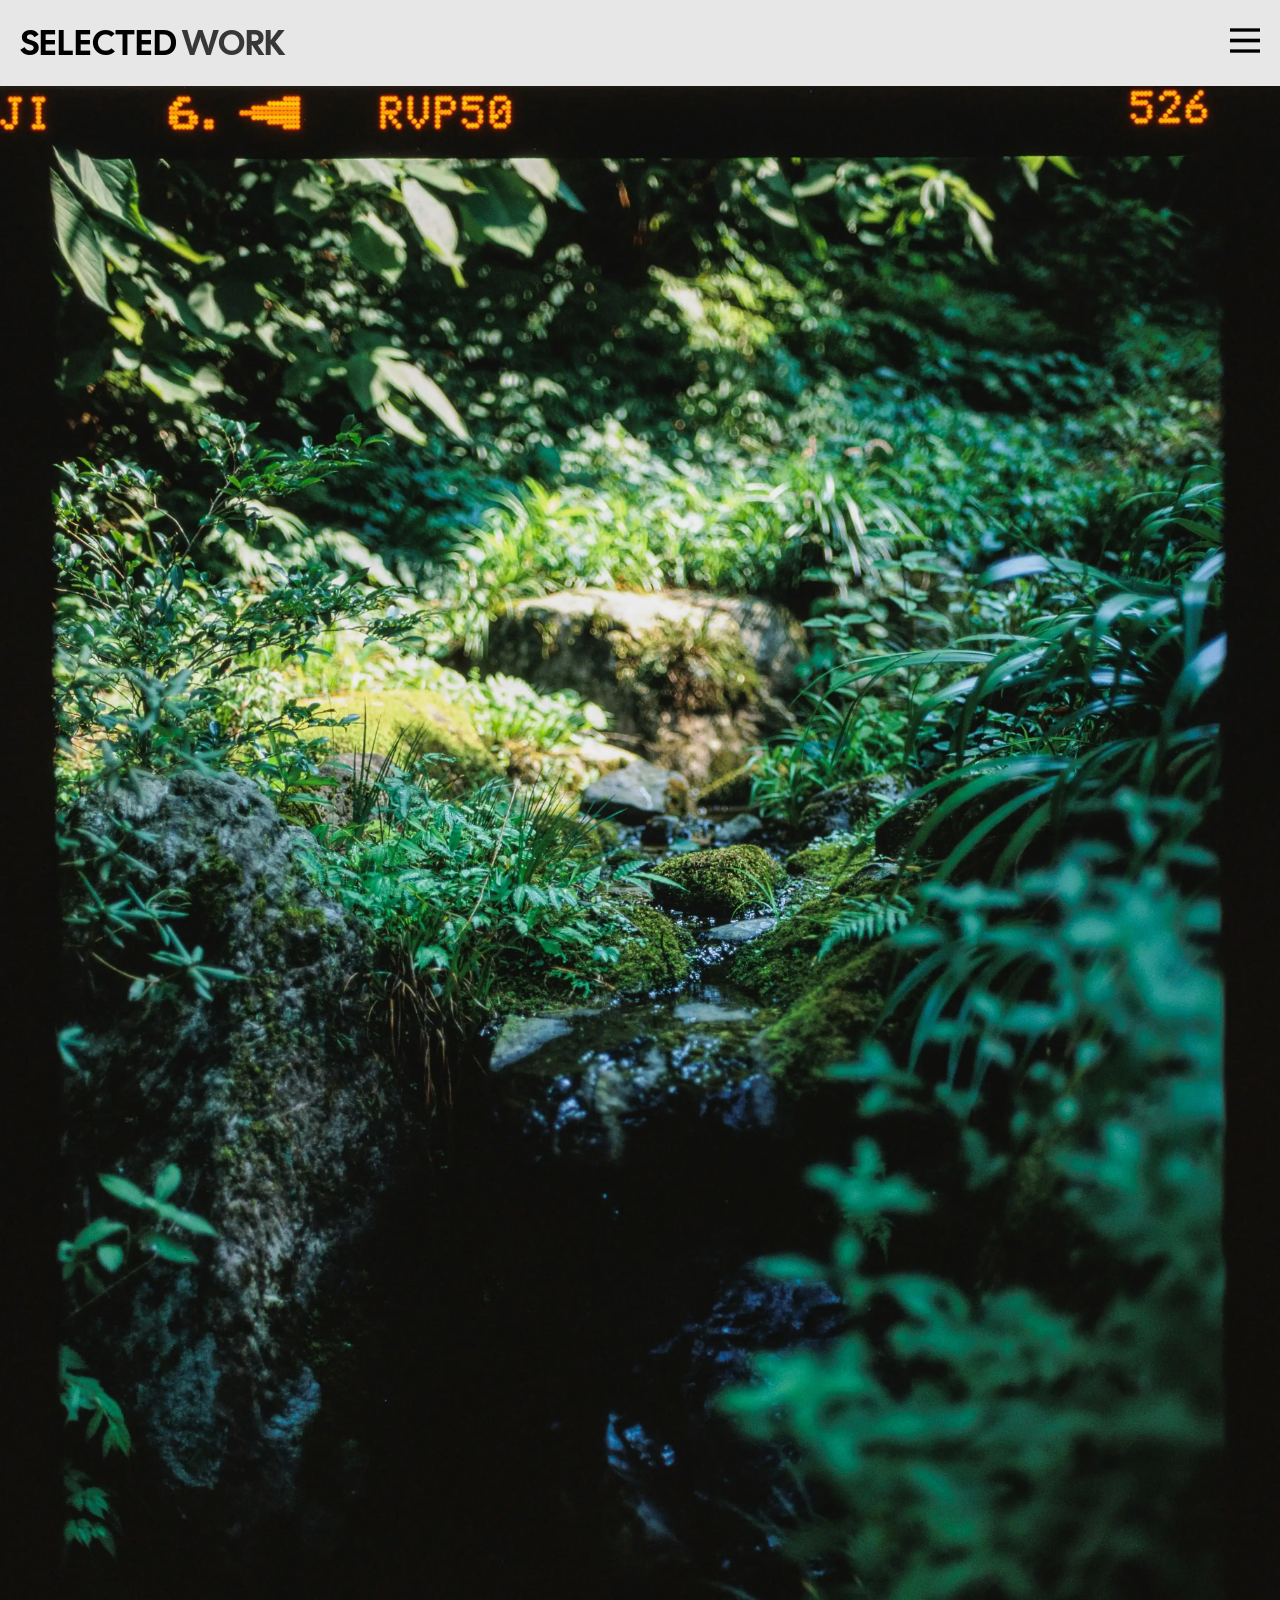
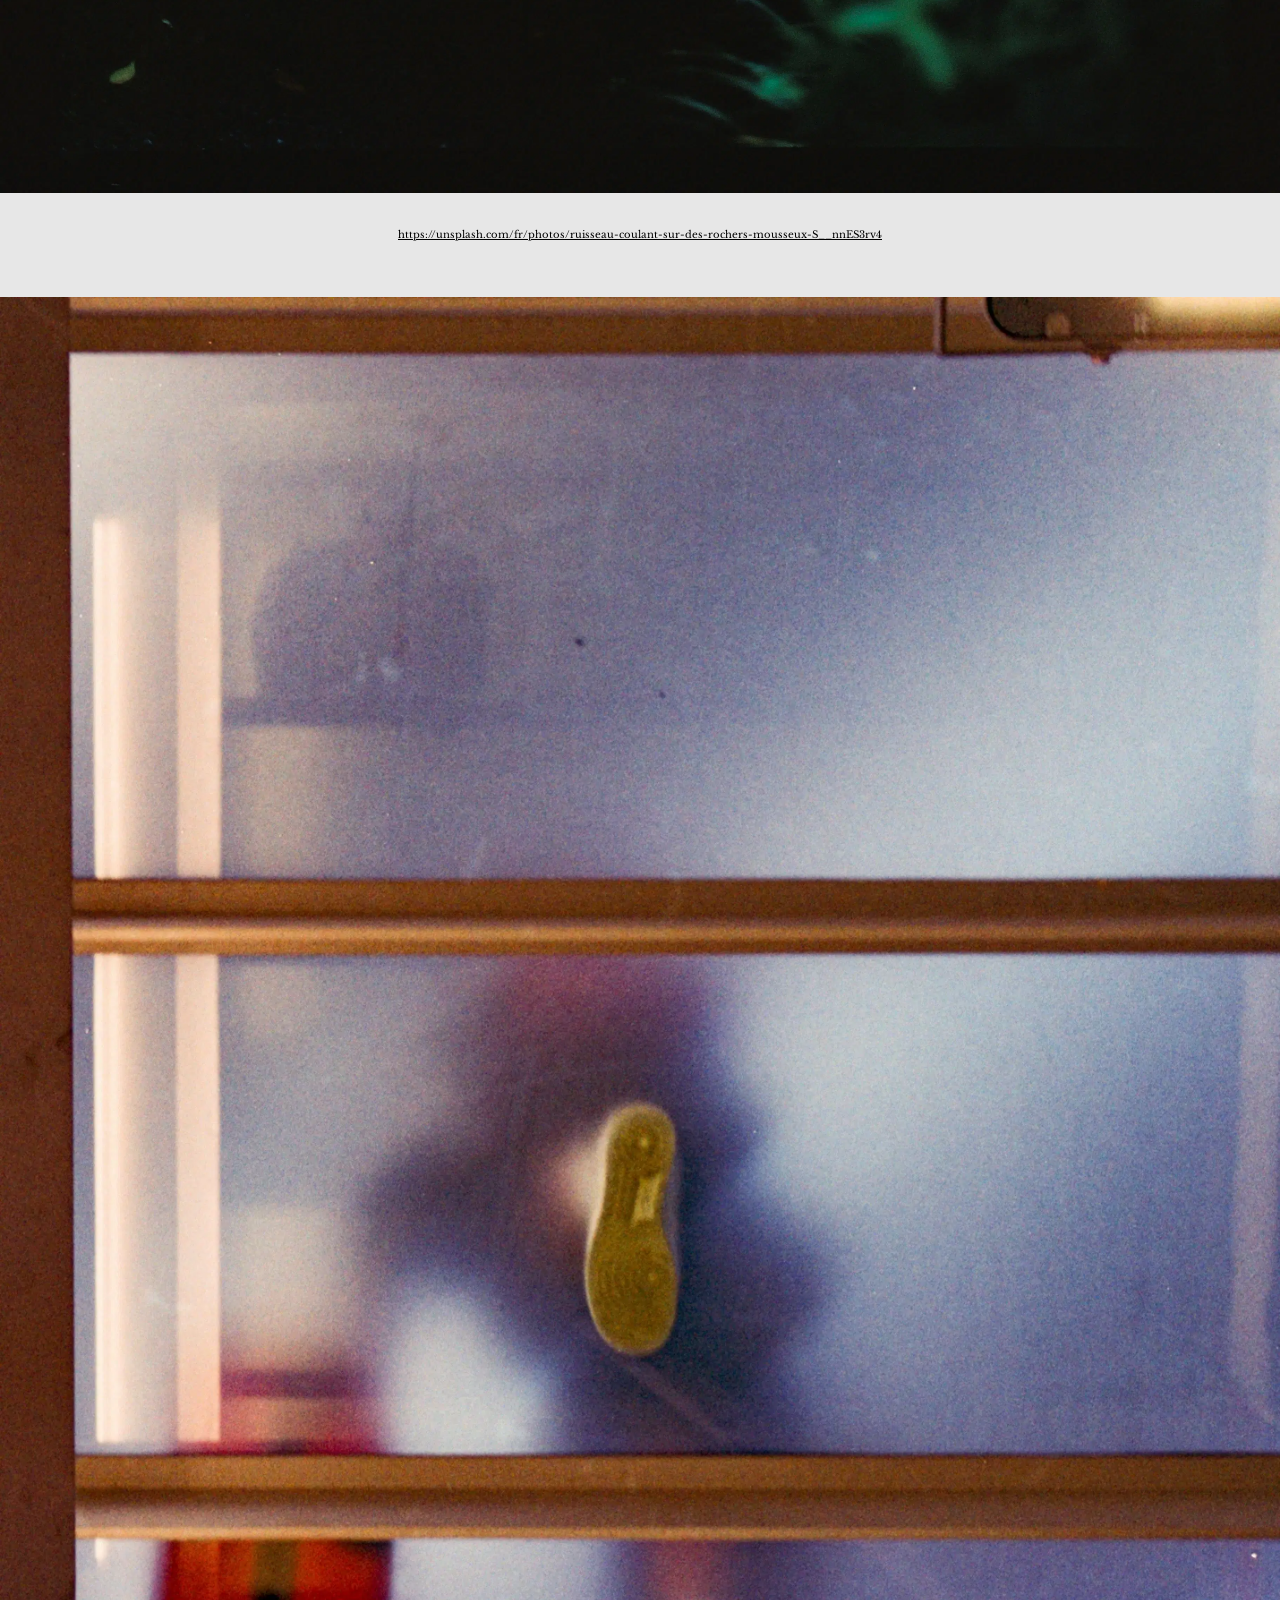
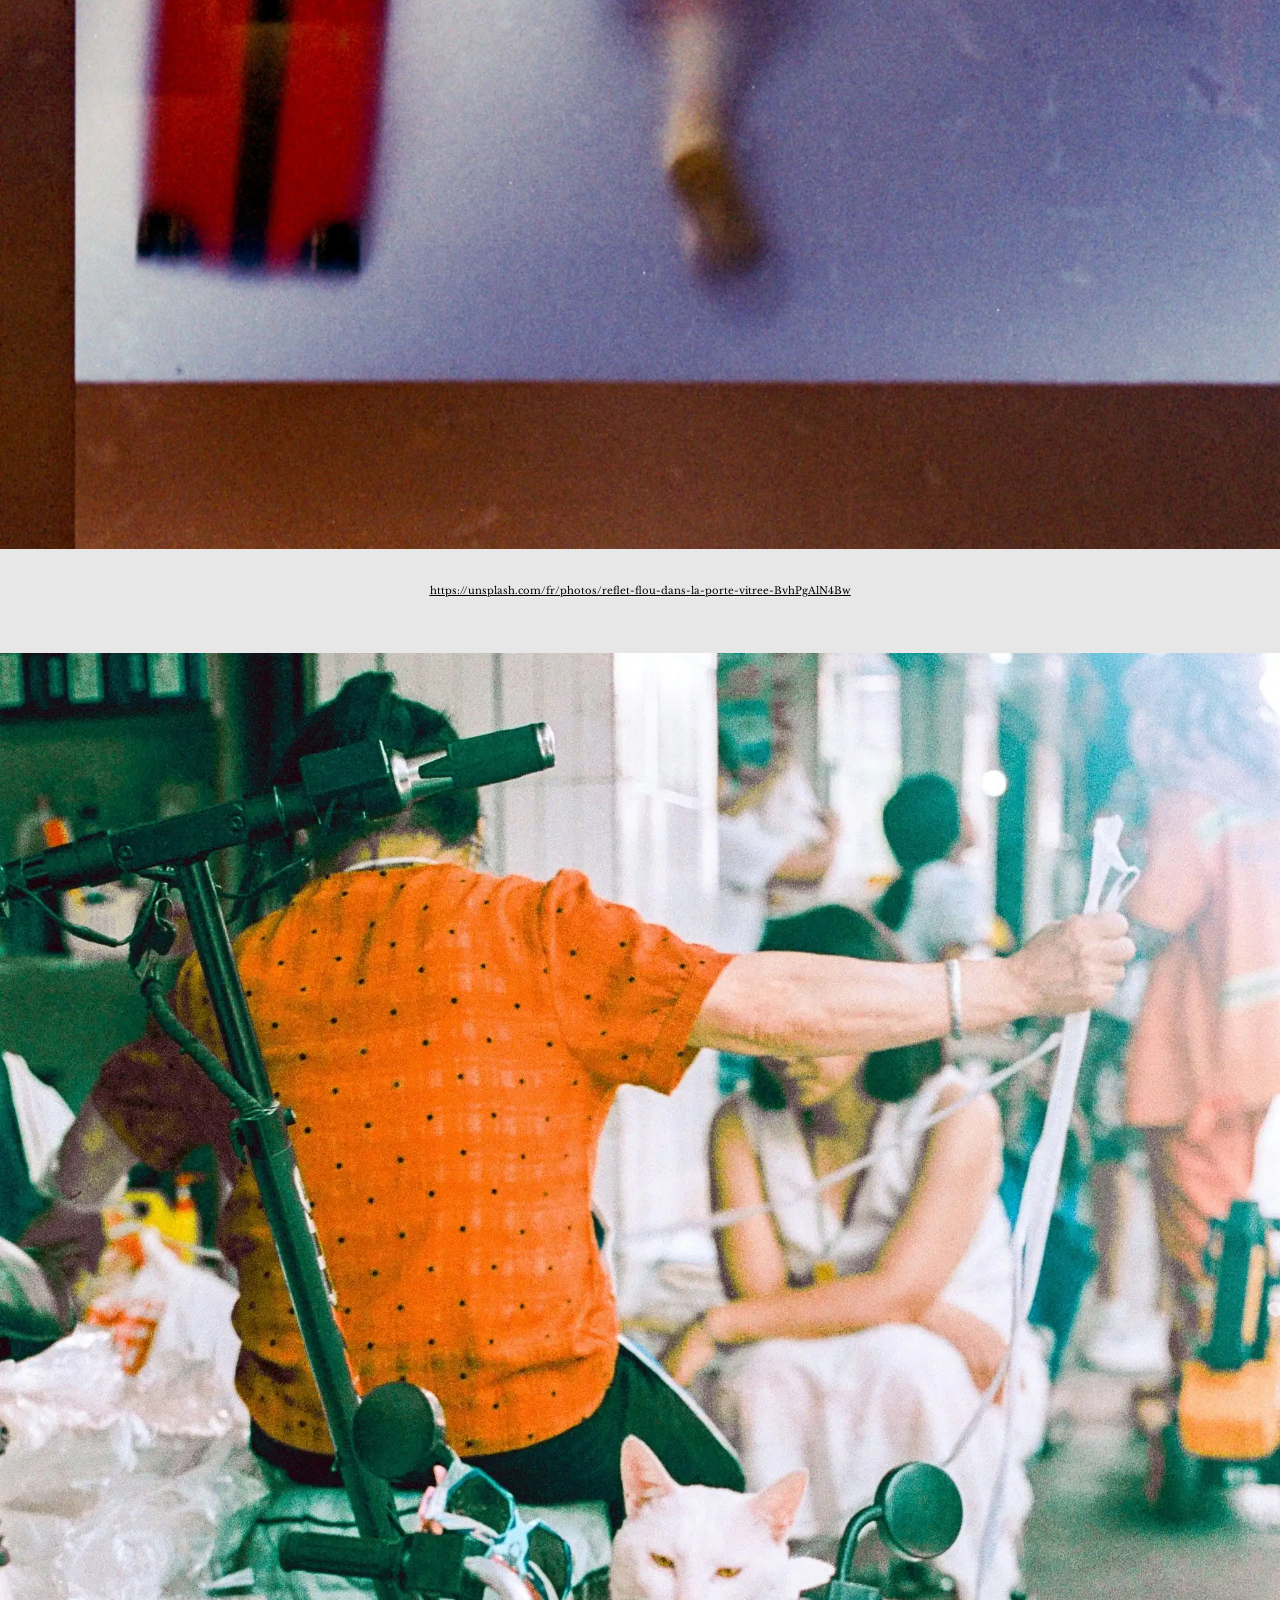
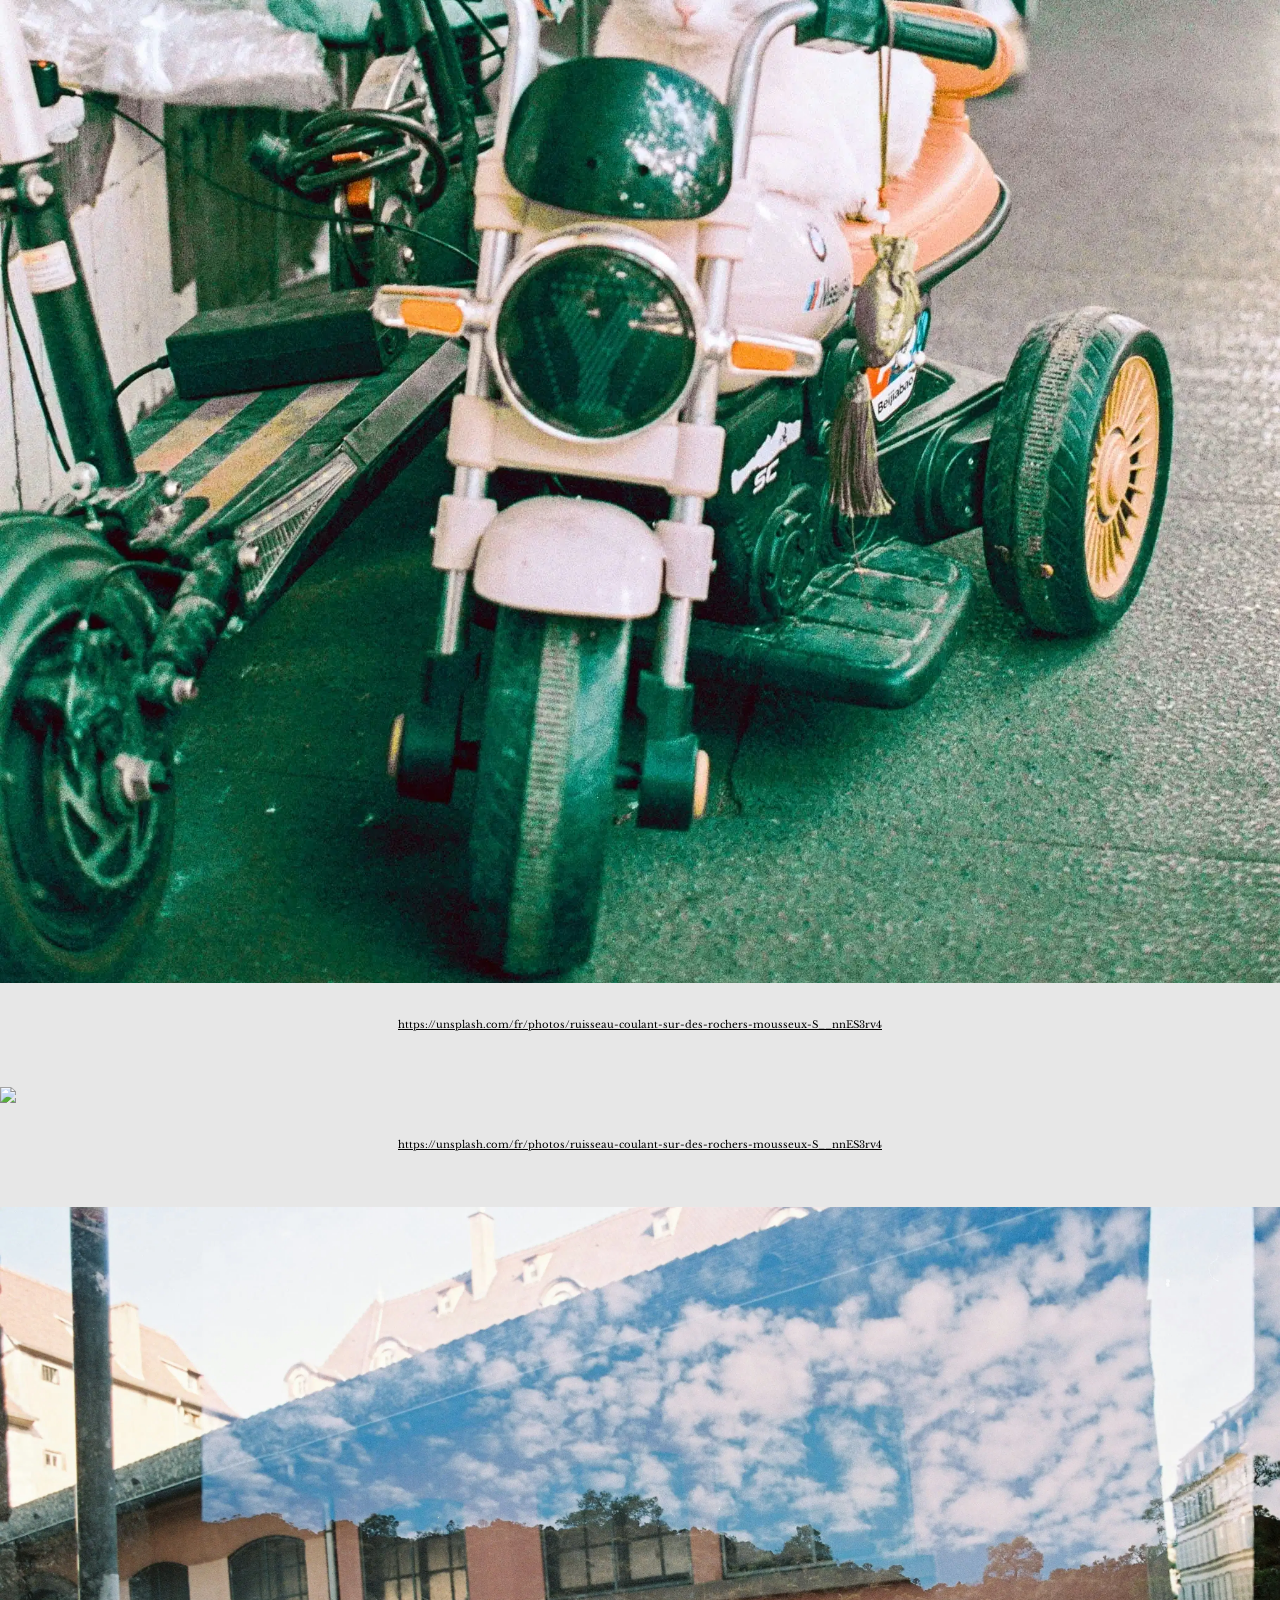
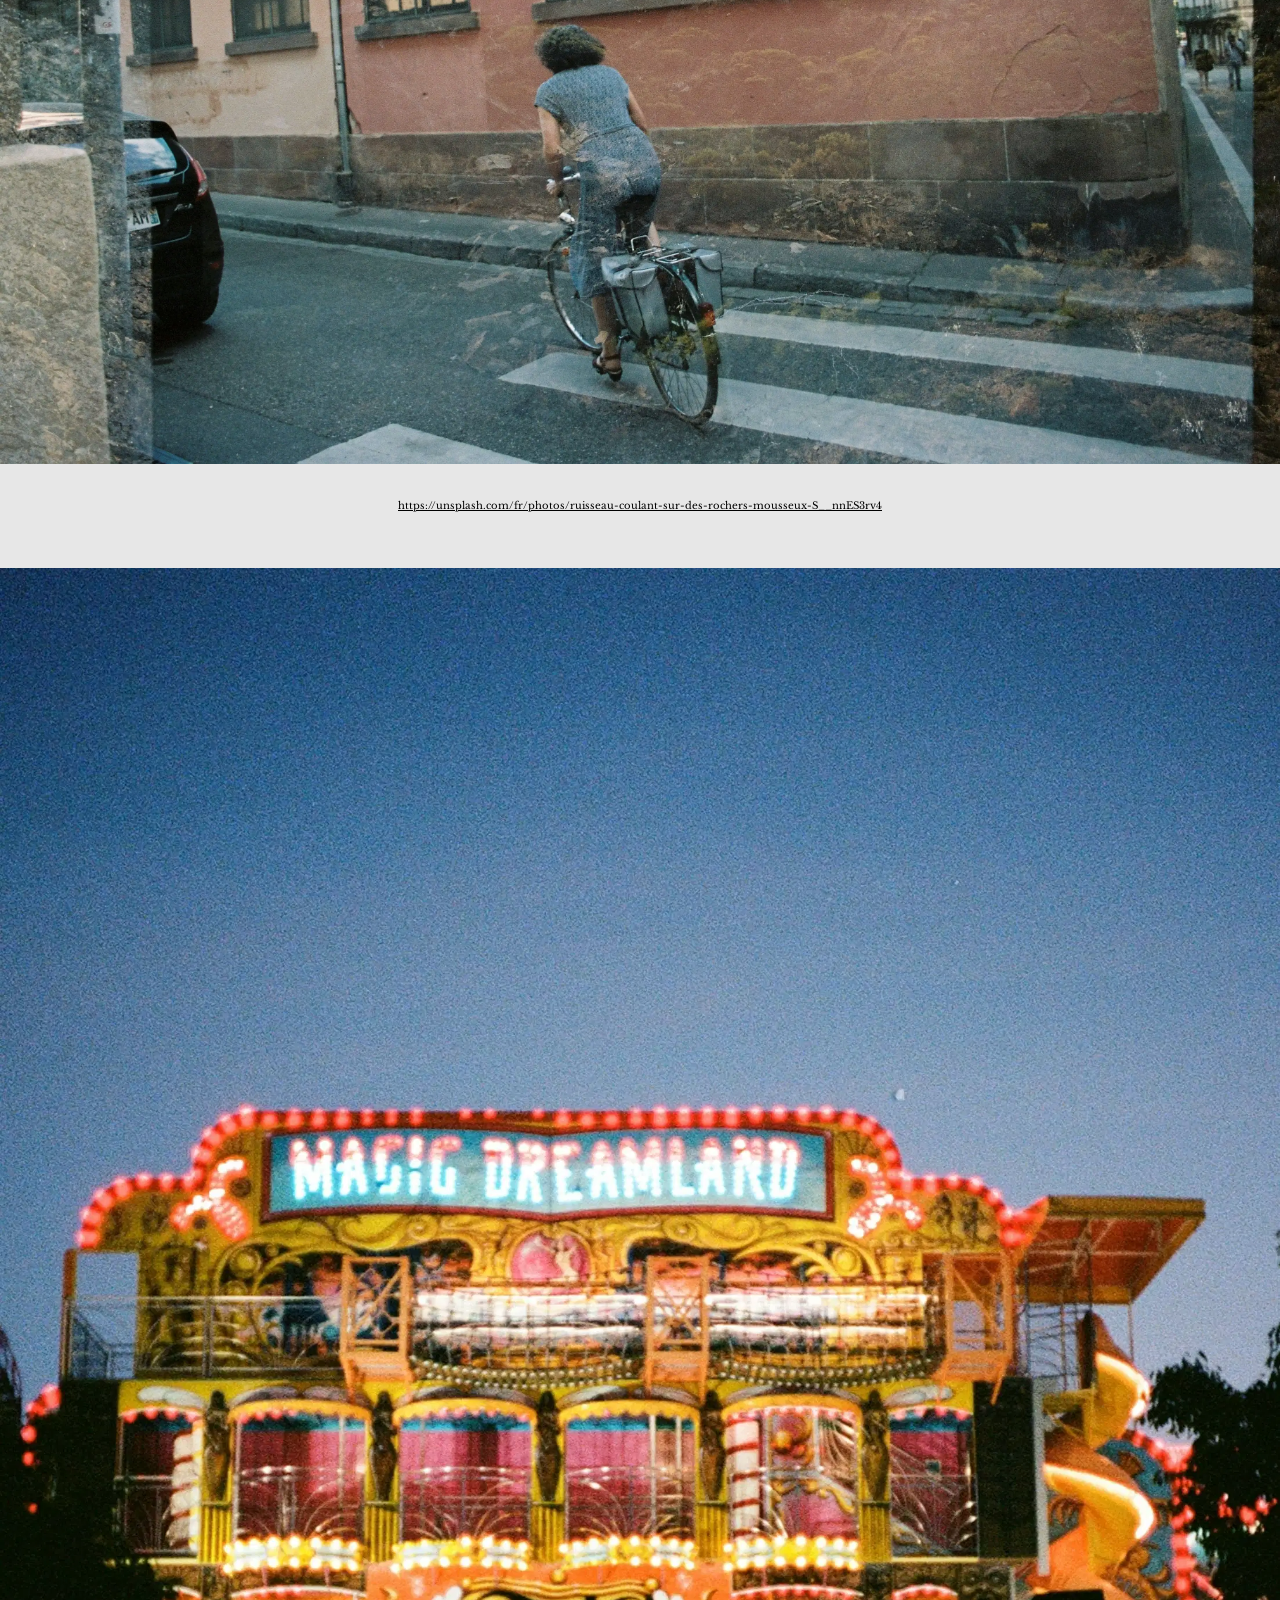
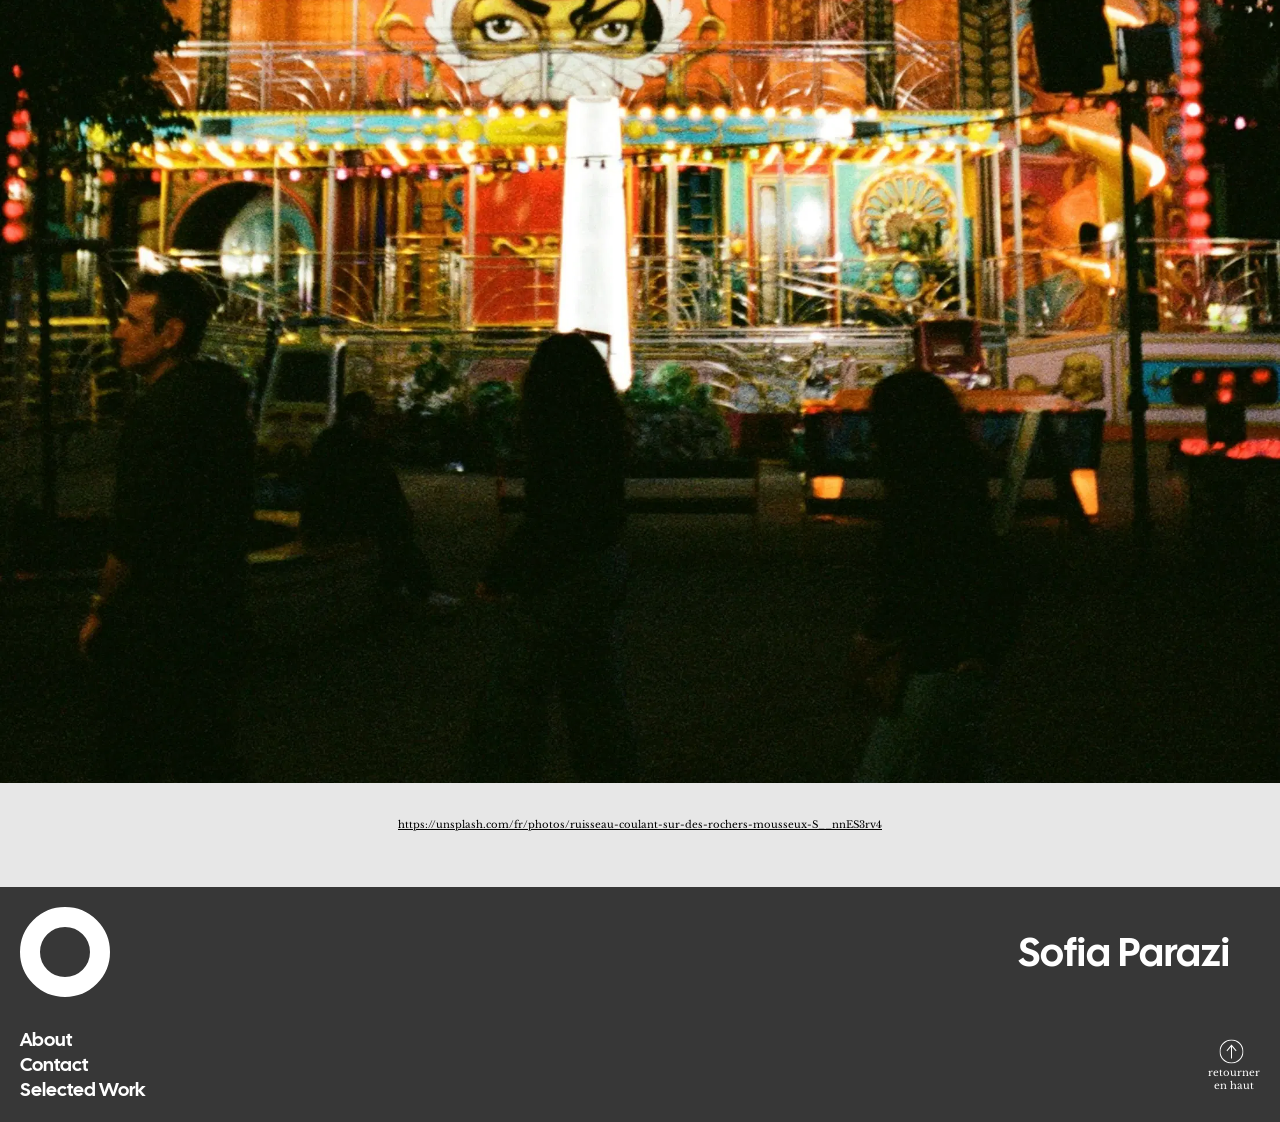
==== index.html @ f342ae53 "first commit" ====
<!DOCTYPE html>
<html lang="en">

<head>
    <meta charset="UTF-8">
    <meta name="viewport" content="width=device-width, initial-scale=1.0">
    <title>Document</title>
    <link rel="stylesheet" href="css/style.css">
    </link>
    <script src="js/script.js"></script>
</head>

<body>
    <header>
        <h1>SELECTED <span id="work">WORK</span></h1>
        <div>
            <img src="img/menu-bar.png" id="imgMenu">
        </div>
    </header>

    <main>
        <div class="imgLink">
            <div>
                <img src="img/realfish-S_nnES3rv4-unsplash.webp" class="photo">
            </div>
            <center>
                <div class="lien">
                    <a href="https://unsplash.com/fr/photos/ruisseau-coulant-sur-des-rochers-mousseux-S__nnES3rv4"
                        class="link">
                        <p class="textLink">
                            https://unsplash.com/fr/photos/ruisseau-coulant-sur-des-rochers-mousseux-S__nnES3rv4
                        </p>
                    </a>
                </div>
            </center>

            <div>
                <img src="img/chris-weiher-BvhPgAlN4Bw-unsplash.webp" class="photo">
            </div>
            <center>
                <div class="lien">
                    <a href="https://unsplash.com/fr/photos/reflet-flou-dans-la-porte-vitree-BvhPgAlN4Bw" class="link">
                        <p class="textLink">
                            https://unsplash.com/fr/photos/reflet-flou-dans-la-porte-vitree-BvhPgAlN4Bw
                        </p>
                    </a>
                </div>
            </center>
        </div>

        <div class="imgLink">
            <div>
                <img src="img/min-jingyee-JDFeepKdSh4-unsplash.webp" class="photo">
            </div>
            <center>
                <div class="lien">
                    <a href="https://unsplash.com/fr/photos/ruisseau-coulant-sur-des-rochers-mousseux-S__nnES3rv4"
                        class="link">
                        <p class="textLink">
                            https://unsplash.com/fr/photos/ruisseau-coulant-sur-des-rochers-mousseux-S__nnES3rv4
                        </p>
                    </a>
                </div>
            </center>

            <div class="imgLink">
                <div>
                    <img src="img/sergio-Coq4cKdNn7c-unsplash.jpg" class="photo">
                </div>
                <center>
                    <div class="lien">
                        <a href="https://unsplash.com/fr/photos/ruisseau-coulant-sur-des-rochers-mousseux-S__nnES3rv4"
                            class="link">
                            <p class="textLink">
                                https://unsplash.com/fr/photos/ruisseau-coulant-sur-des-rochers-mousseux-S__nnES3rv4
                            </p>
                        </a>
                    </div>
                </center>

                <div class="imgLink">
                    <div>
                        <img src="img/onur-kurt-5E-h9rk7XJ8-unsplash.webp" class="photo">
                    </div>
                    <center>
                        <div class="lien">
                            <a href="https://unsplash.com/fr/photos/ruisseau-coulant-sur-des-rochers-mousseux-S__nnES3rv4"
                                class="link">
                                <p class="textLink">
                                    https://unsplash.com/fr/photos/ruisseau-coulant-sur-des-rochers-mousseux-S__nnES3rv4
                                </p>
                            </a>
                        </div>
                    </center>

                    <div class="imgLink">
                        <div>
                            <img src="img/richard-stachmann-vms2xD28s-w-unsplash.webp" class="photo">
                        </div>
                        <center>
                            <div class="lien">
                                <a href="https://unsplash.com/fr/photos/ruisseau-coulant-sur-des-rochers-mousseux-S__nnES3rv4"
                                    class="link">
                                    <p class="textLink">
                                        https://unsplash.com/fr/photos/ruisseau-coulant-sur-des-rochers-mousseux-S__nnES3rv4
                                    </p>
                                </a>
                            </div>
                        </center>
    </main>

    <footer>
        <div class="nom">
            <div class="cercle"></div>
            <h2>Sofia Parazi</h2>
        </div>
        <div class="liens">
            <div class="pages">
                <h3>About</h3>
                <h3>Contact</h3>
                <h3>Selected Work</h3>
            </div>
            <div class="up">
                <div class="symbol">
                    <svg fill="white" width="24" height="24" xmlns="http://www.w3.org/2000/svg" fill-rule="evenodd"
                        clip-rule="evenodd">
                        <path
                            d="M12 0c-6.623 0-12 5.377-12 12s5.377 12 12 12 12-5.377 12-12-5.377-12-12-12zm0 1c-6.071 0-11 4.929-11 11s4.929 11 11 11 11-4.929 11-11-4.929-11-11-11zm4.828 11.5l-4.608 3.763.679.737 6.101-5-6.112-5-.666.753 4.604 3.747h-11.826v1h11.828z" />
                    </svg>
                </div>
                <p class="haut">retourner</p>
                <p class="haut">en haut</p>
            </div>
        </div>
    </footer>
</body>

</html>
---- css/style.css ----
@font-face {
    font-family: 'CalSans';
    src: url('CalSans-Regular.woff2') format('woff2'),
        url('CalSans-Regular.woff') format('woff');
    font-weight: normal;
    font-style: normal;
    font-display: swap;
}
@font-face {
    font-family: 'LibreBaskerville';
    src: url('LibreBaskerville-Regular.woff2') format('woff2'),
        url('LibreBaskerville-Regular.woff') format('woff');
    font-weight: normal;
    font-style: normal;
    font-display: swap;
}
body {
    background-color: rgb(231, 231, 231);
    font-family: 'CalSans';
    color: black;
    margin: 0;
    display: flex;
    flex-wrap: wrap;
    flex-direction: row;
    justify-content: center;
    align-content: flex-start;
    align-items: flex-start;
    font-weight: normal;
}
header {
    display: flex;
    width: 100%;
    padding: 20px;
    height: auto;
    flex-wrap: wrap;
    flex-direction: row;
    justify-content: space-between;
    align-content: flex-start;
    align-items: center;
}
h1 {
    font-size: 35px;
    margin-block-start: 0;
    margin-block-end: 0;
    font-weight: normal;
}
#imgMenu {
    height: 35px;
    width: 30px;
}
#work {
    color: #373737;
}
main {
    position:relative
}
.photo {
    width: 100%;
    height: auto;
}
.textLink {
    font-family: LibreBaskerville;
    color: black;
    font-size: 10px;
    font-weight: normal;
    text-decoration: underline; 
    text-decoration-color: black;
}
.lien {
    width: 50%;
    padding-top: 20px;
    padding-bottom: 20px;
}
.imgLink {
    display: flex;
    flex-direction: column;
    flex-wrap: wrap;
    justify-content: space-around;
}
footer {
    background-color: #373737;
    color: white;
    display: flex;
    width: 100%;
    padding: 20px;
    height: auto;
    flex-wrap: wrap;
    flex-direction: column;
    justify-content: center;
    align-content: center;
}
.liens {
    display: flex;
    width: 100%;
    padding-top: 30px;
    height: auto;
    flex-wrap: wrap;
    flex-direction: row;
    justify-content: space-between;
    align-items: center;
}
.nom {
    display: flex;
    width: 100%;
    height: auto;
    flex-wrap: wrap;
    flex-direction: row;
    justify-content: space-between;
    align-items: center;
}
.cercle {
    width: 50px;
    height: 50px;
    border: 20px;
    border-style: solid;
    border-radius: 50%;
    border-color: white;
}
h2 {
    margin-block-start: 0;
    margin-block-end: 0;
    font-size: 40px;
    font-weight: normal;
    padding-right: 30px;
}
.pages {
    display: flex;
    height: auto;
    flex-direction: column;
}
h3 {
    margin-block-start: 0;
    margin-block-end: 0;
    font-weight: normal;
}
.symbol {
    transform: rotate(-90deg);
}
.haut {
    font-family: LibreBaskerville;
    font-size: 10px;
    margin-block-start: 0;
    margin-block-end: 0;
}
.up {
    display: flex;
    flex-wrap: wrap;
    flex-direction: column;
    align-items: center;
}
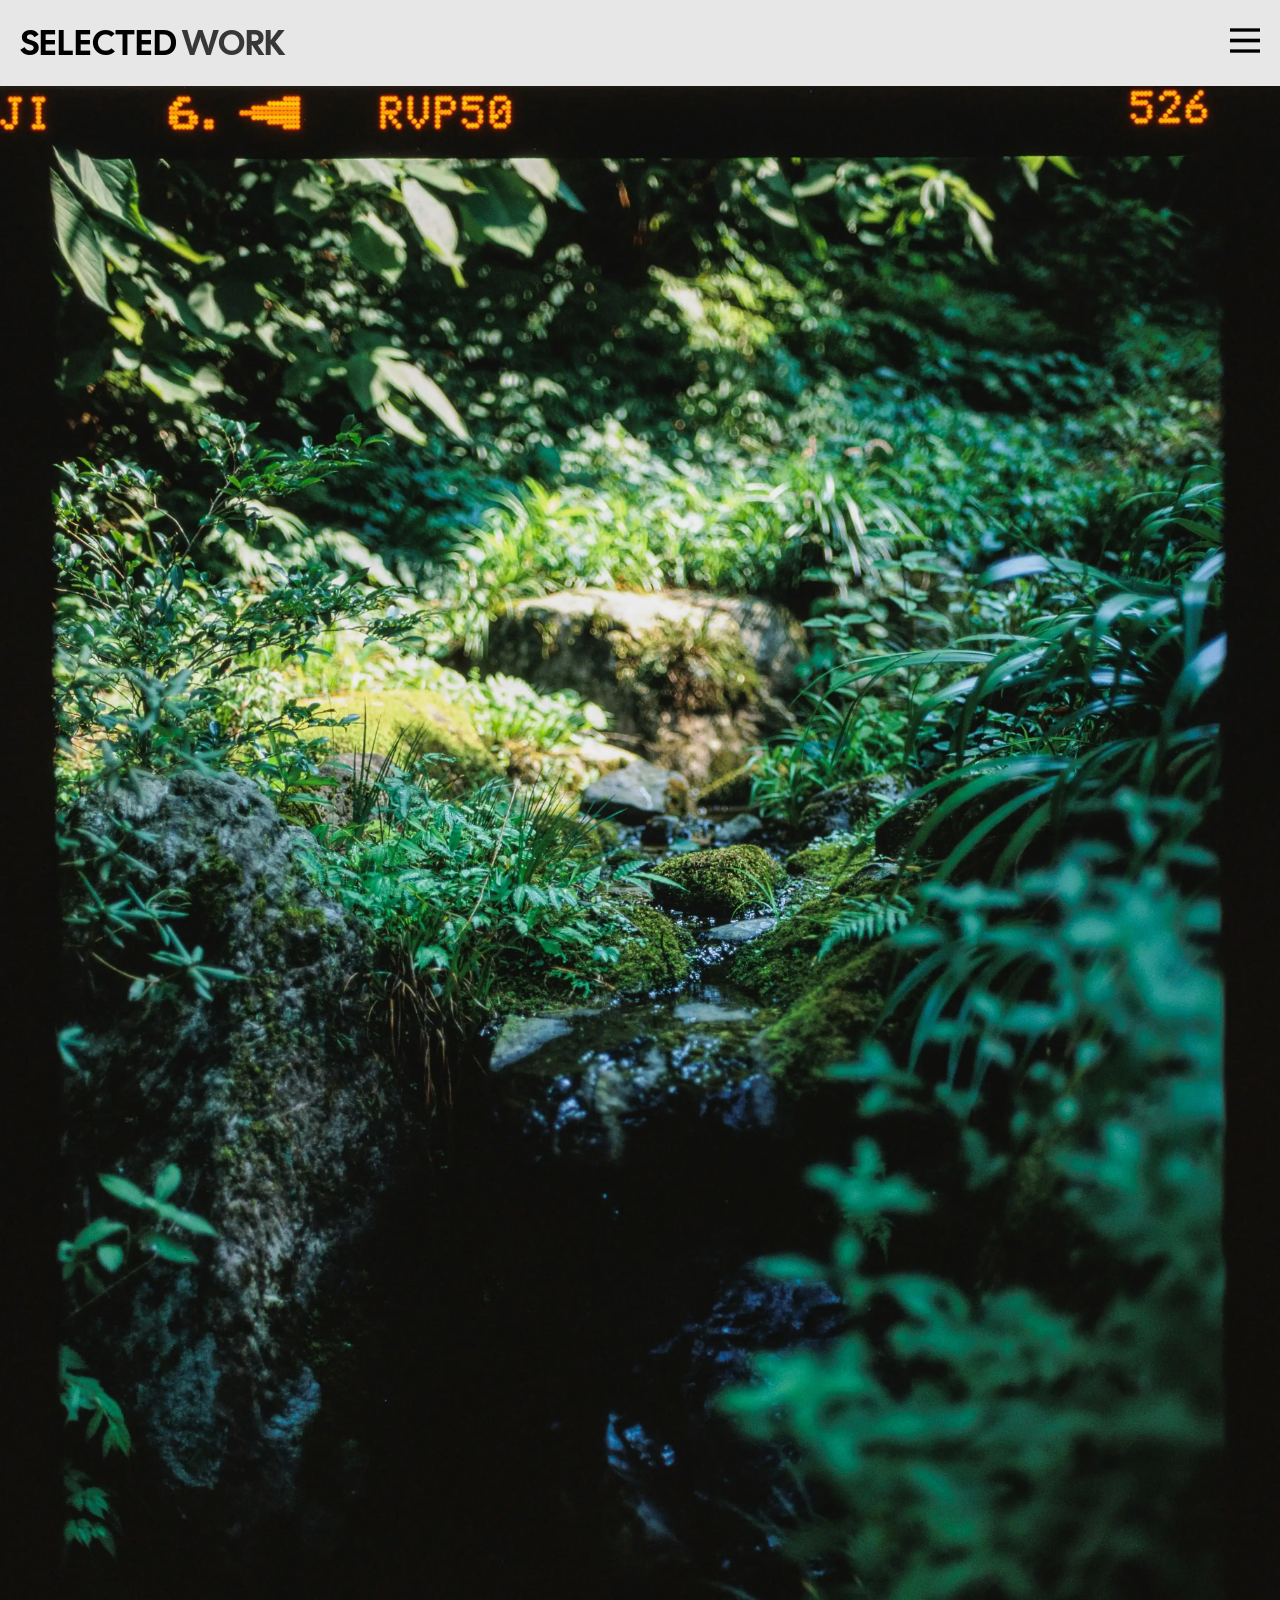
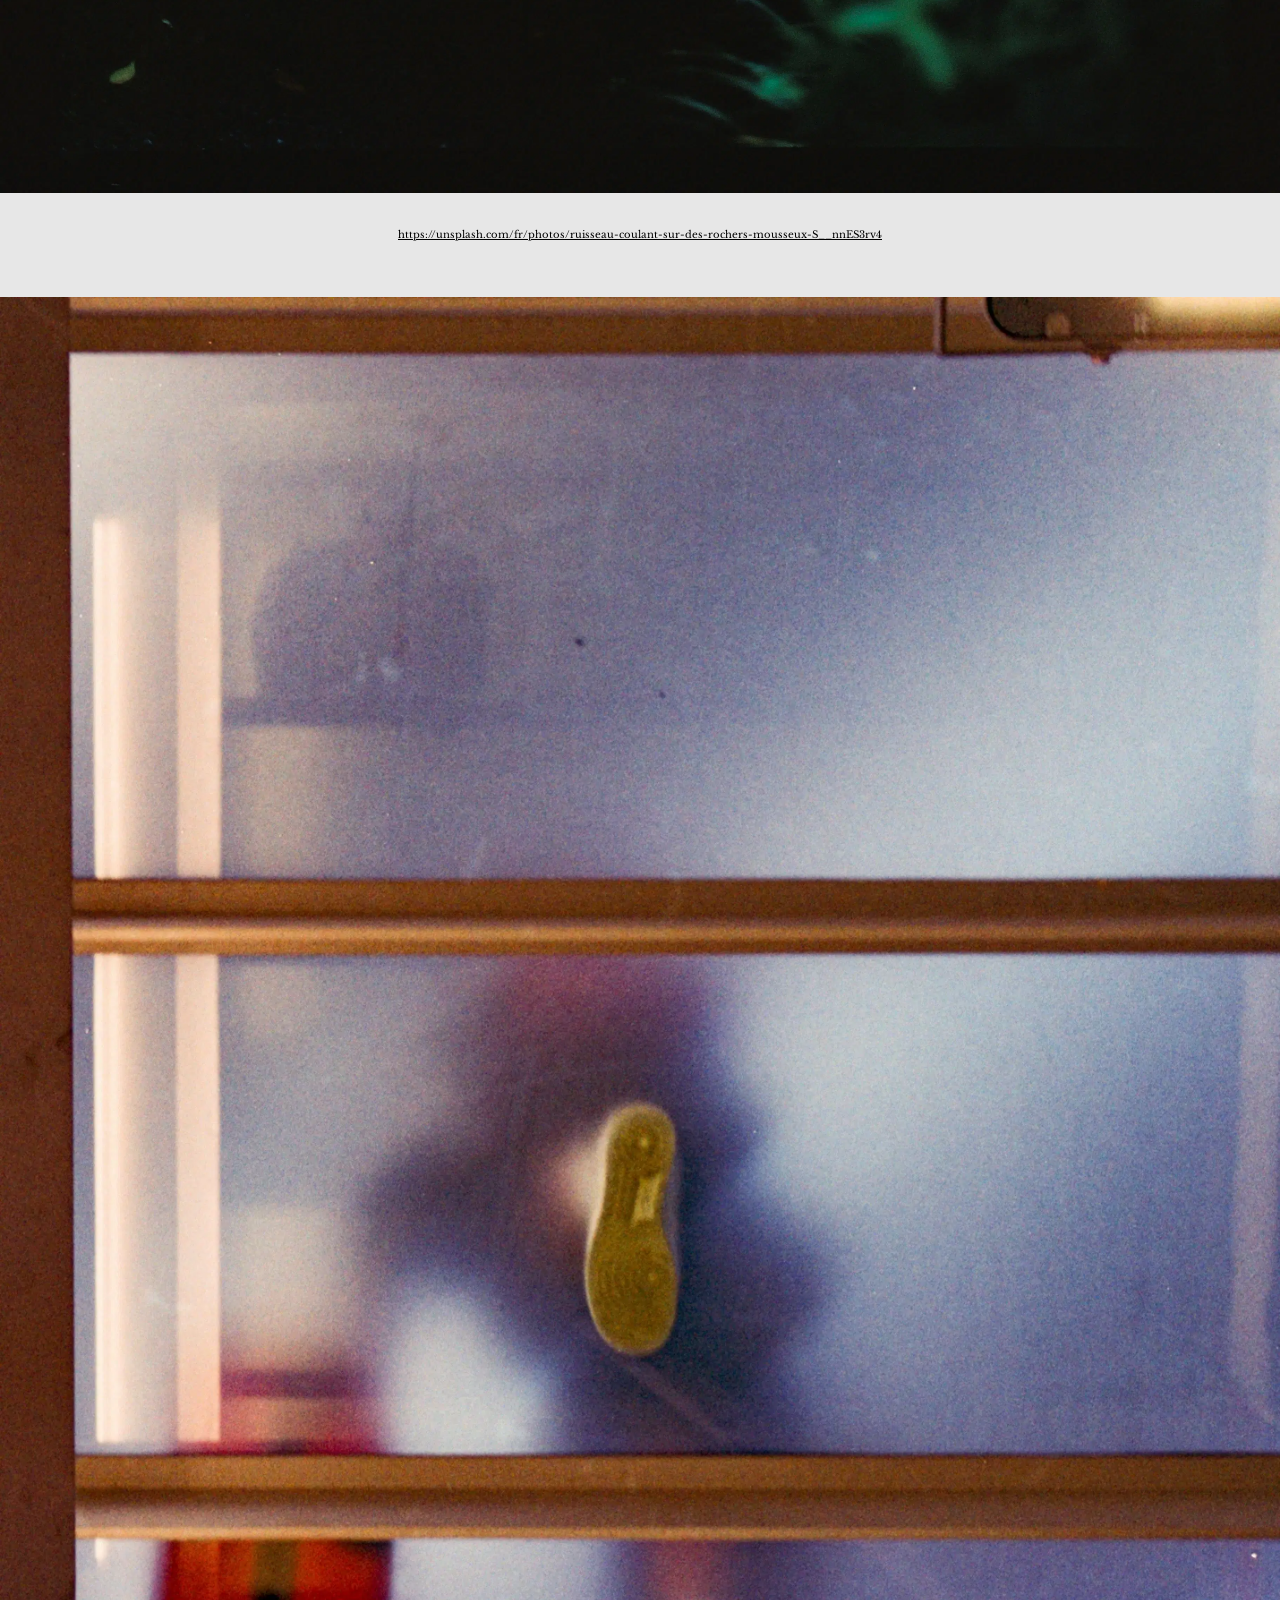
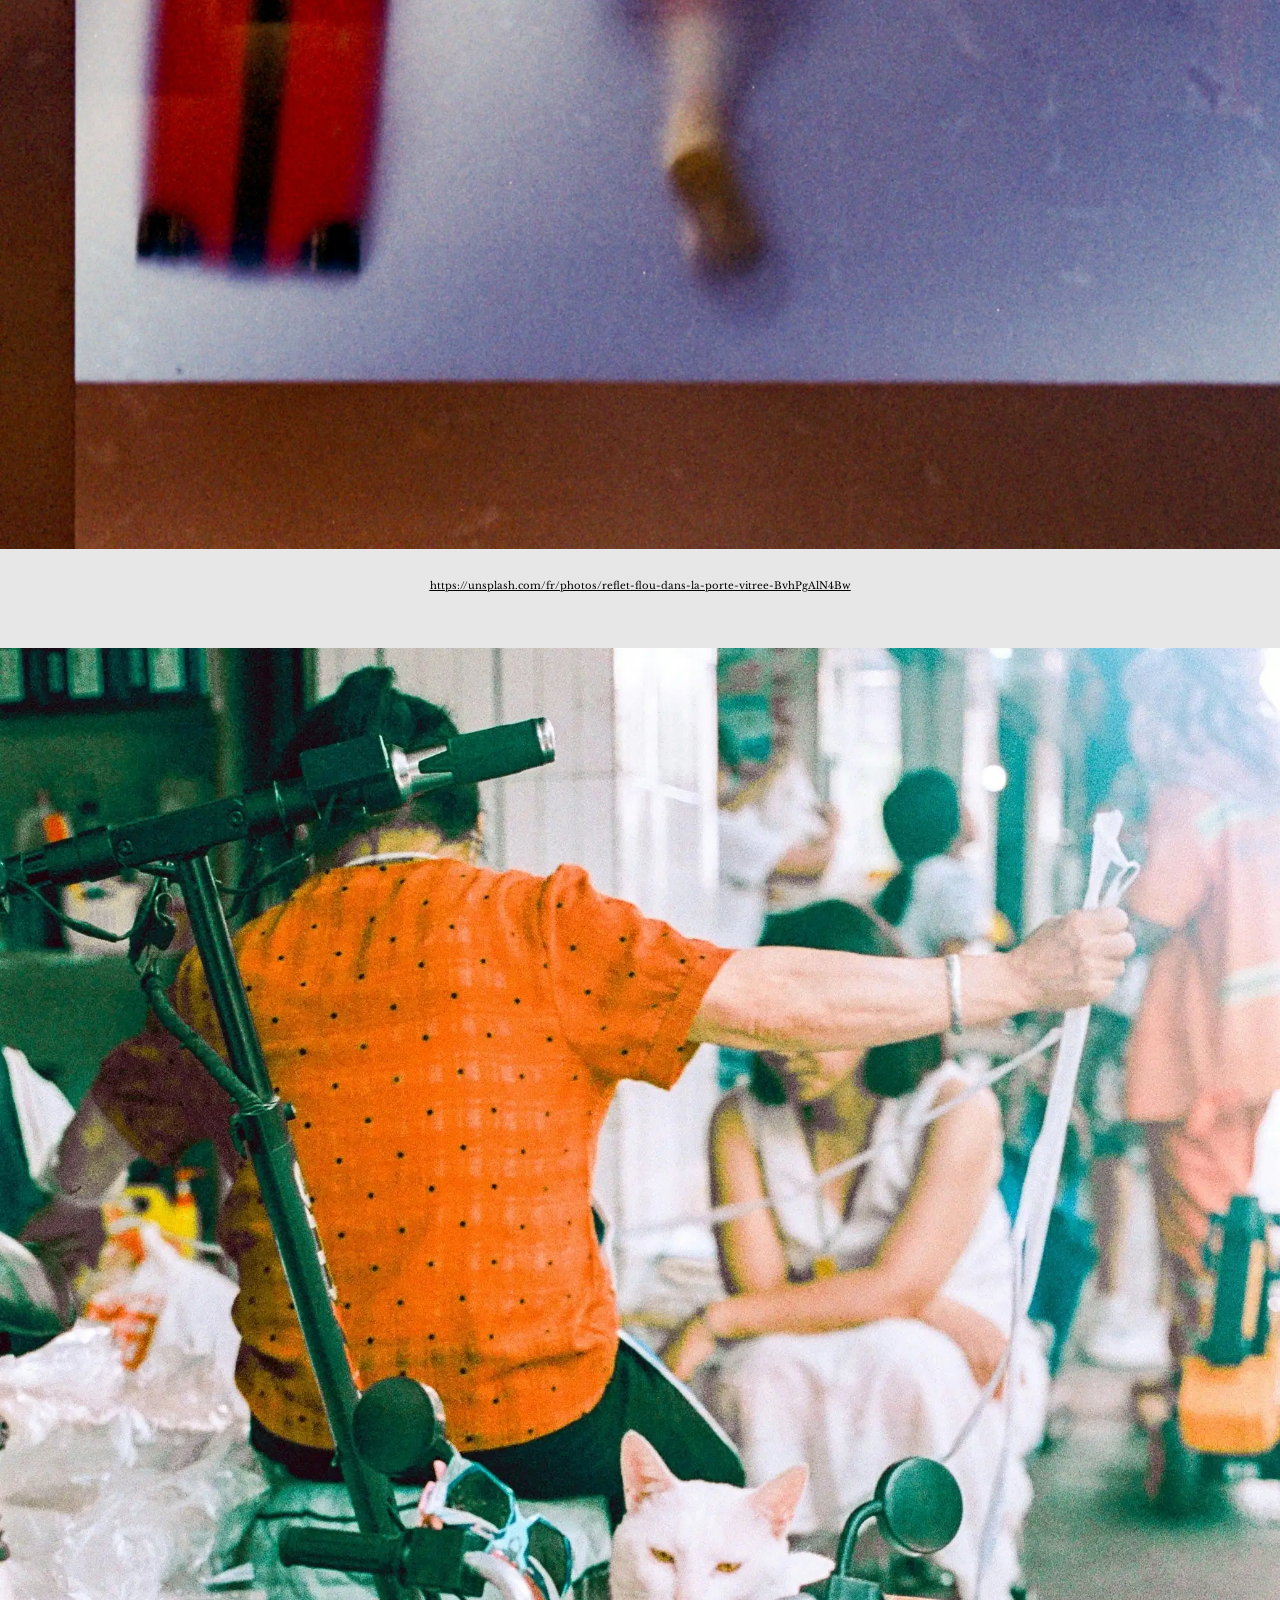
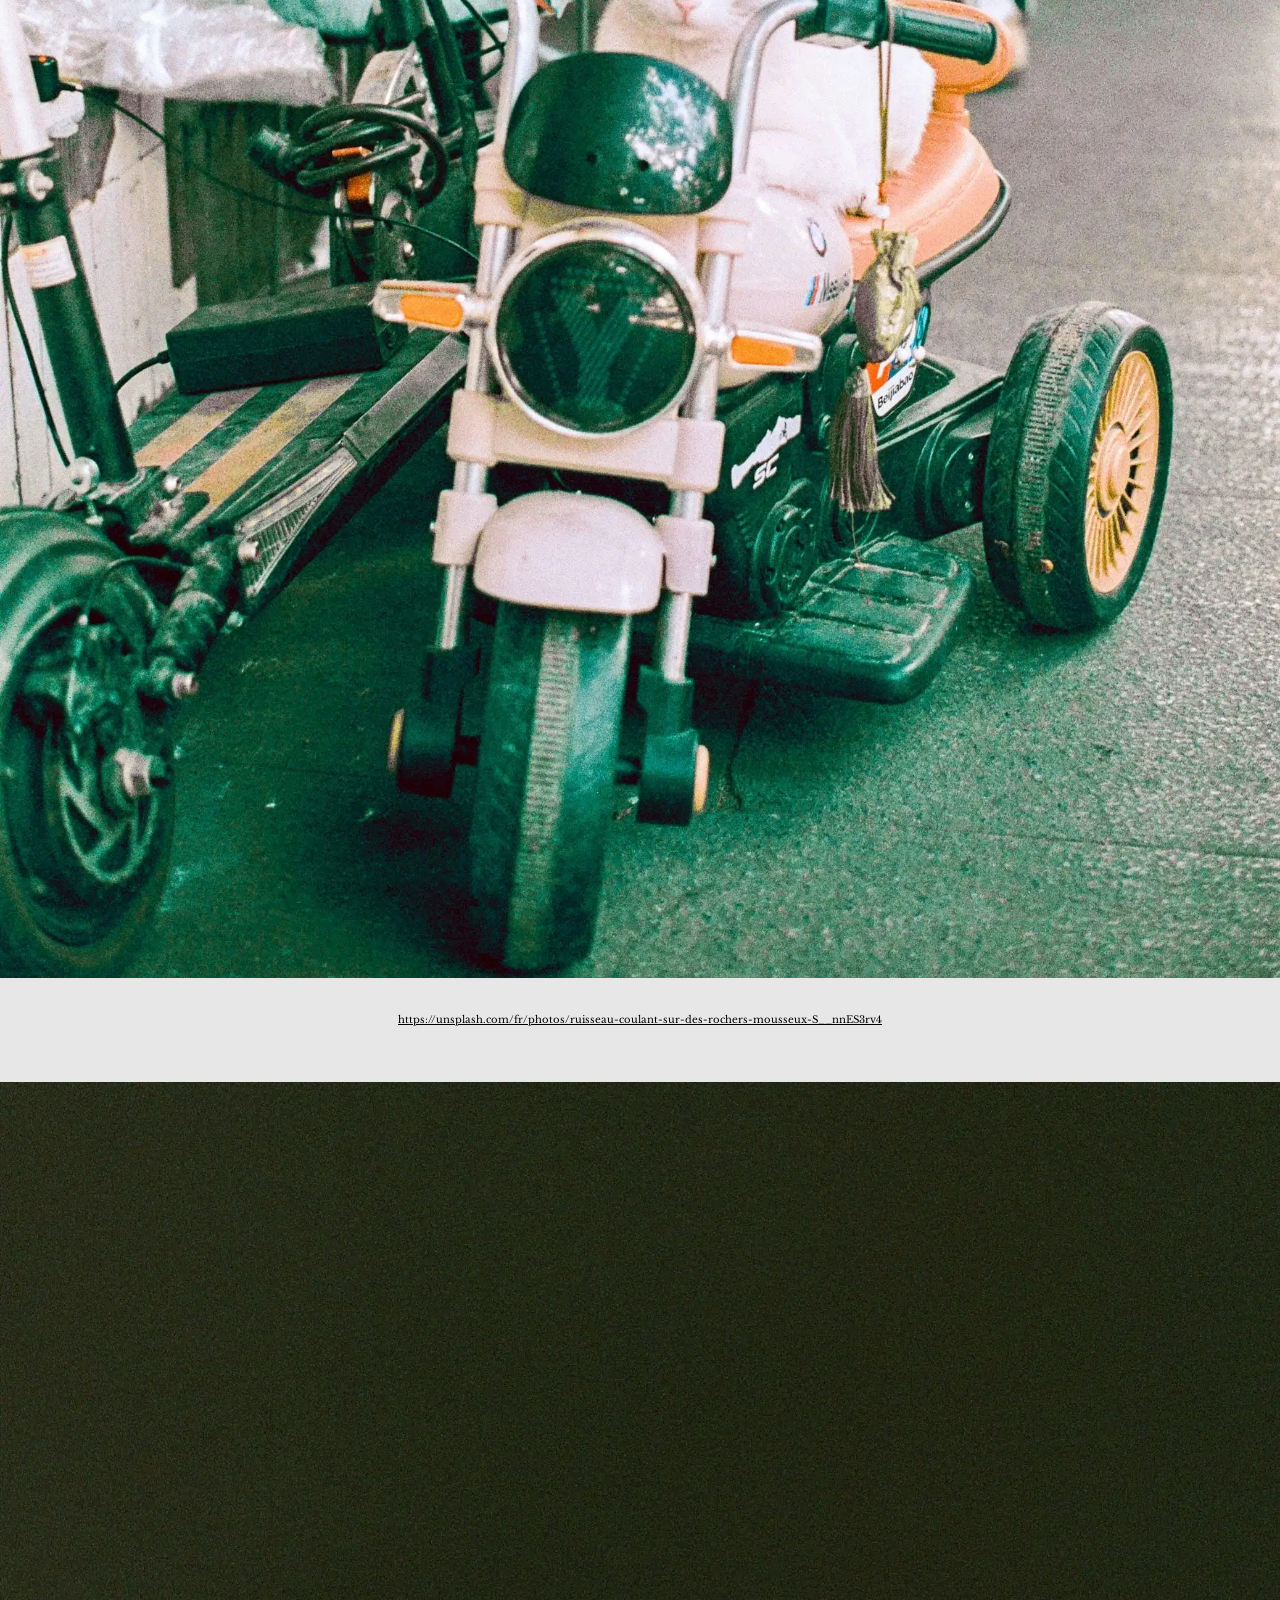
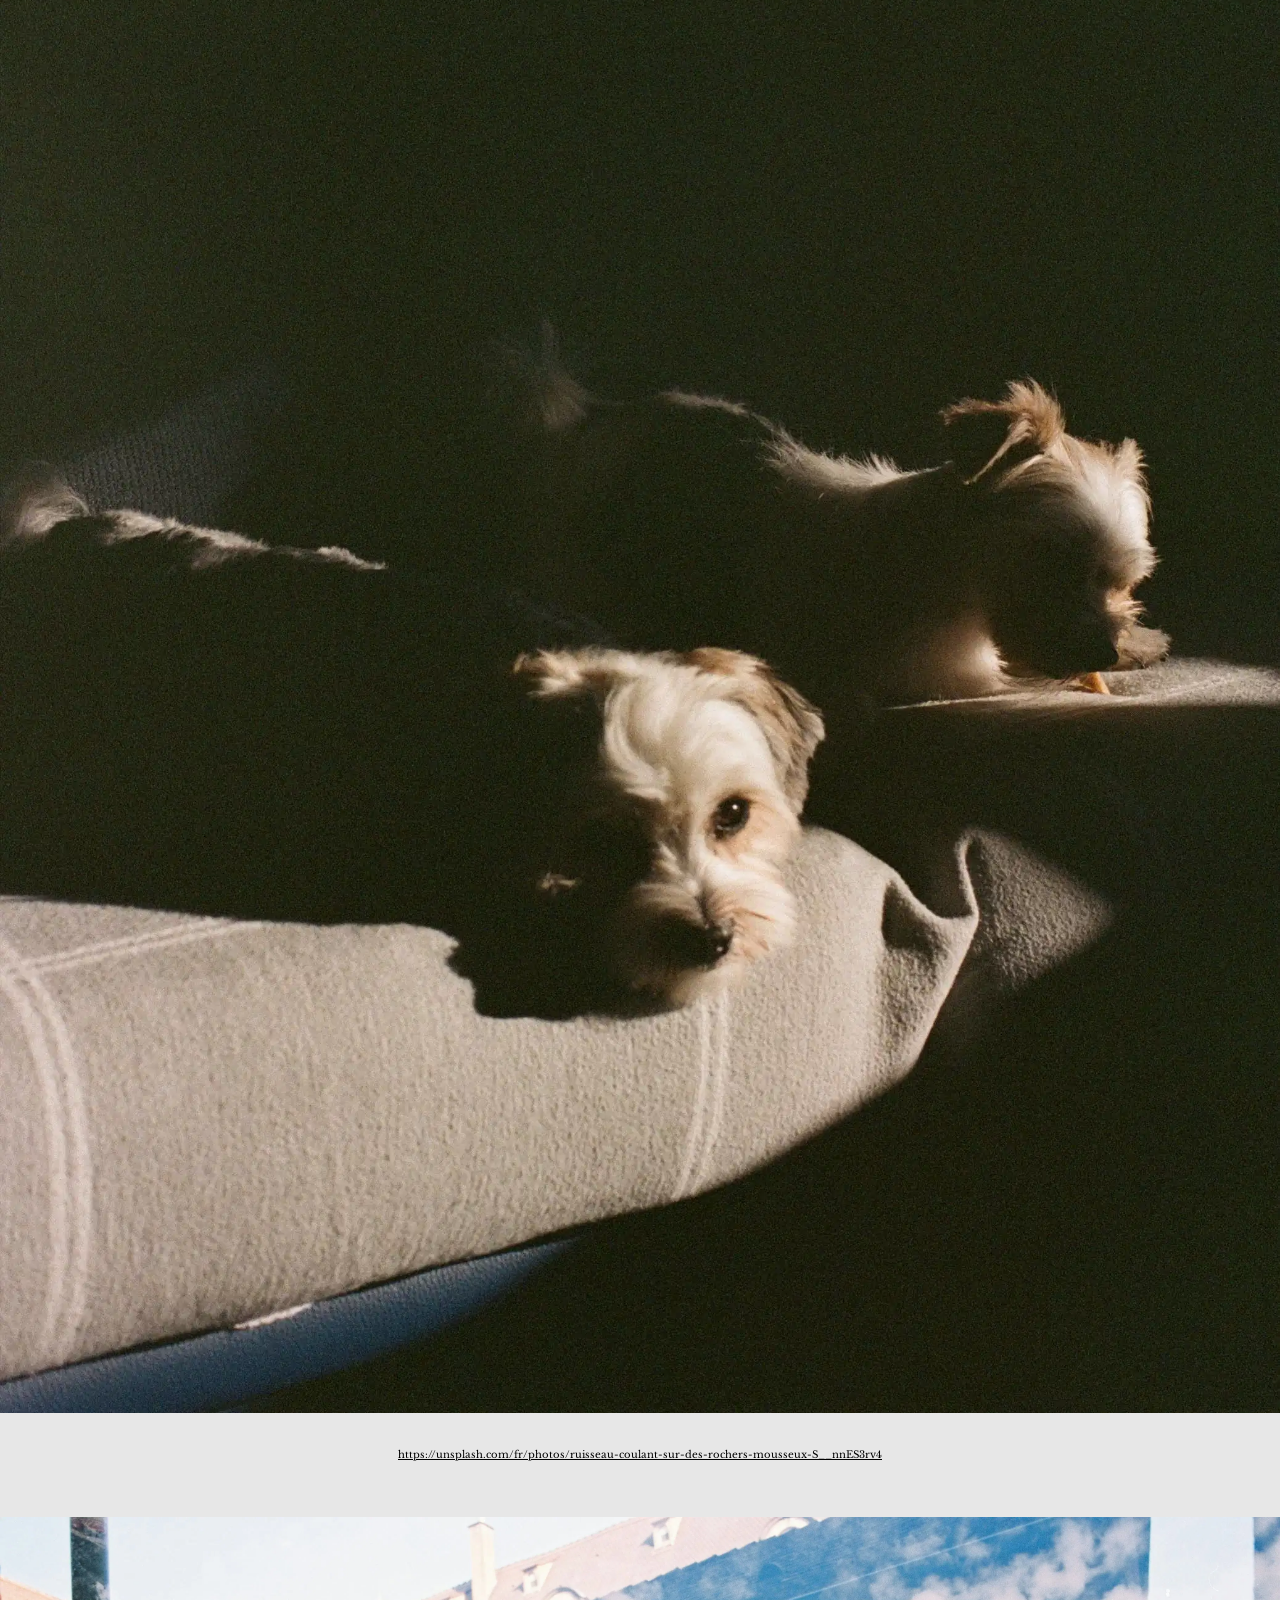
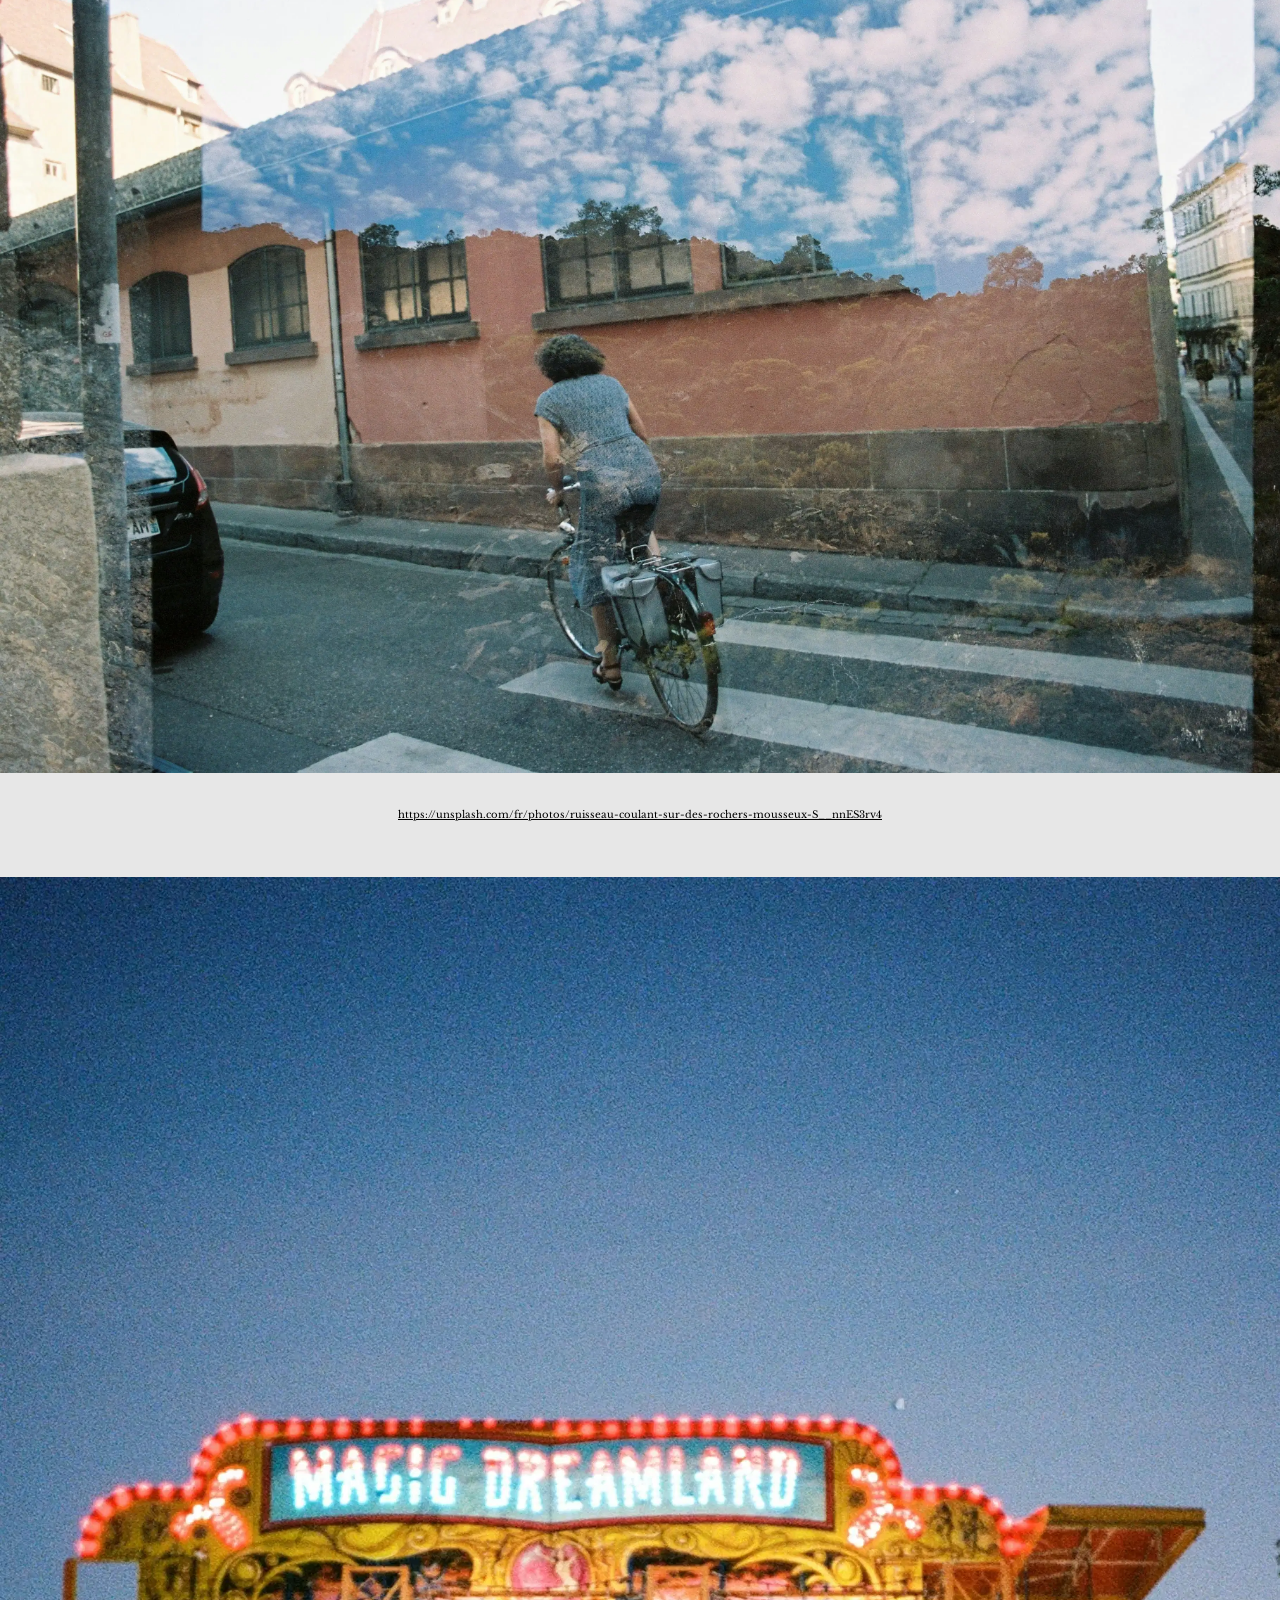
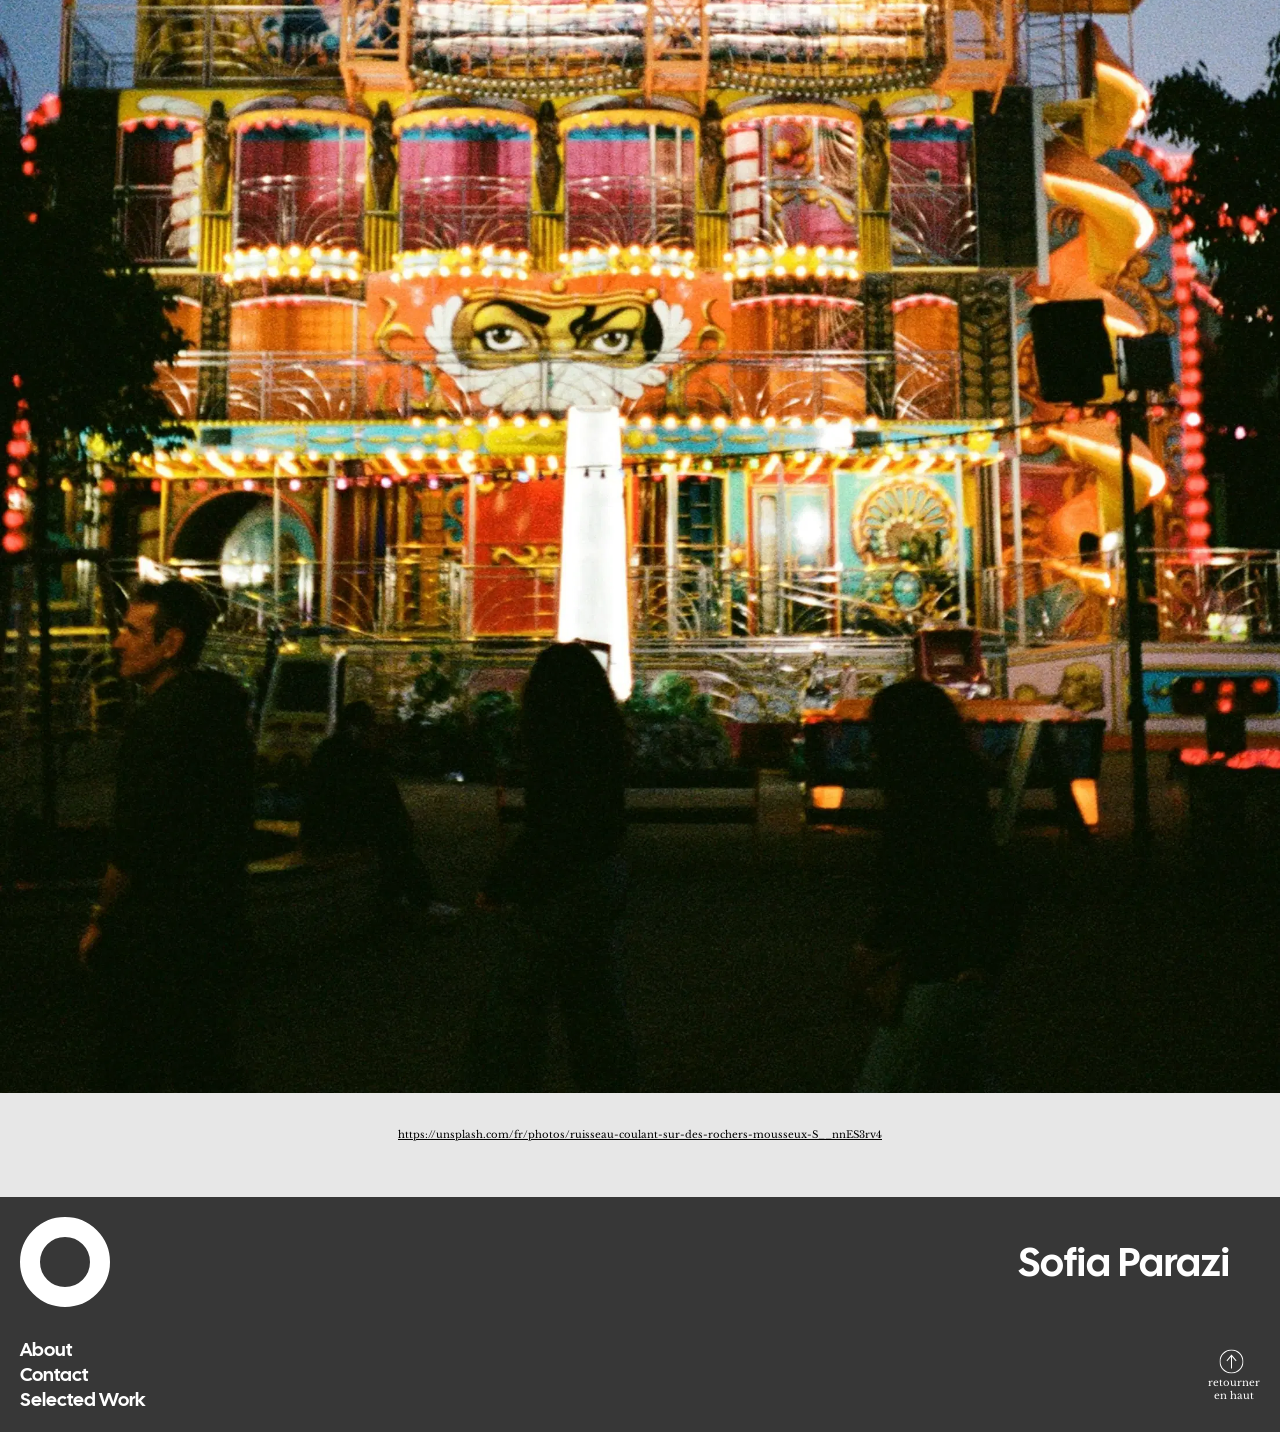
==== commit 4db9dc57: "update du site" ====
--- a/index.html
+++ b/index.html
@@ -34,7 +34,7 @@
                 </div>
             </center>
 
-            <div>
+            <div class="imgLink">
                 <img src="img/chris-weiher-BvhPgAlN4Bw-unsplash.webp" class="photo">
             </div>
             <center>
@@ -65,7 +65,7 @@
 
             <div class="imgLink">
                 <div>
-                    <img src="img/sergio-Coq4cKdNn7c-unsplash.jpg" class="photo">
+                    <img src="img/sergio-Coq4cKdNn7c-unsplash.webp" class="photo">
                 </div>
                 <center>
                     <div class="lien">
--- a/css/style.css
+++ b/css/style.css
@@ -77,6 +77,12 @@
     flex-wrap: wrap;
     justify-content: space-around;
 }
+.imgLink1 {
+    display: flex;
+    flex-direction: column;
+    flex-wrap: wrap;
+    justify-content: space-around;
+}
 footer {
     background-color: #373737;
     color: white;
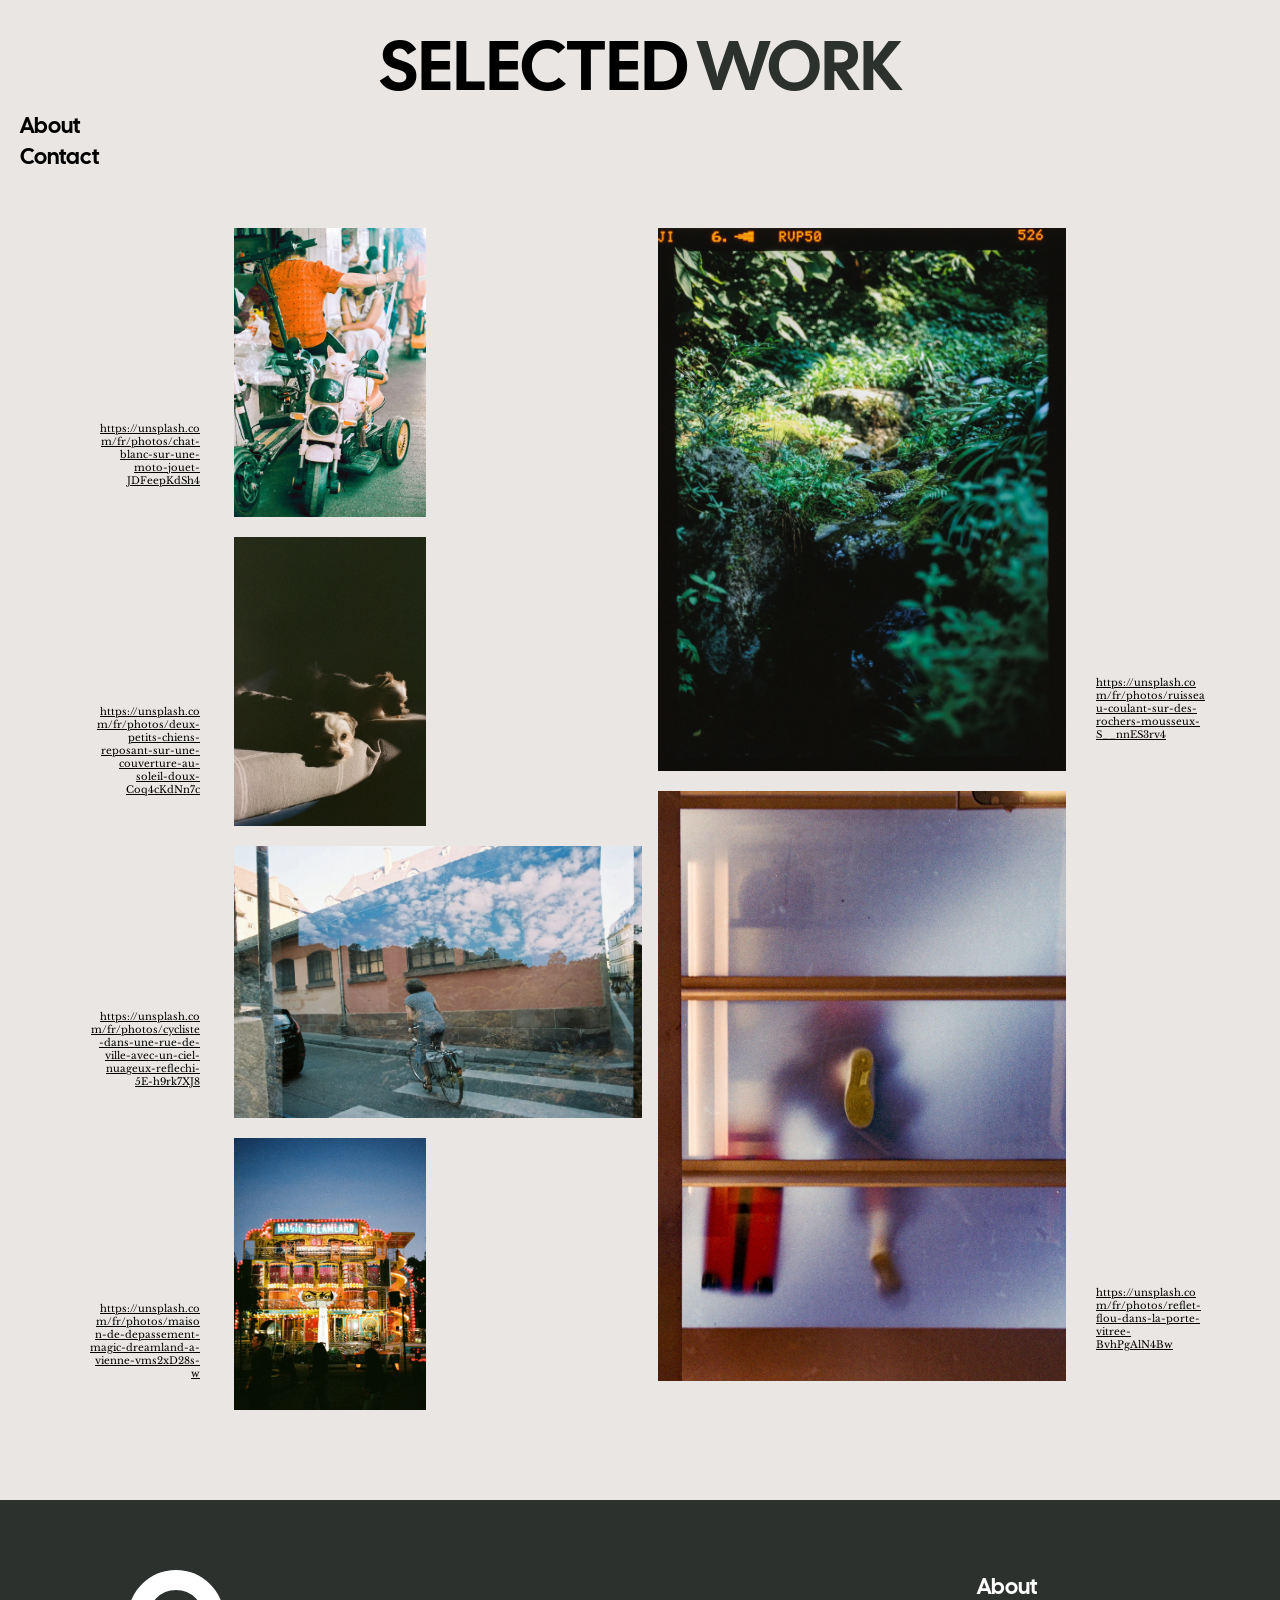
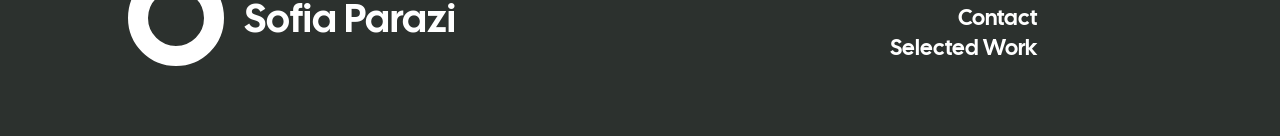
==== commit 75618910: "update du site 05 nov" ====
--- a/index.html
+++ b/index.html
@@ -4,26 +4,27 @@
 <head>
     <meta charset="UTF-8">
     <meta name="viewport" content="width=device-width, initial-scale=1.0">
-    <title>Document</title>
+    <title>Selected Work – Sofia Parazi</title>
     <link rel="stylesheet" href="css/style.css">
-    </link>
     <script src="js/script.js"></script>
 </head>
 
 <body>
-    <header>
+    <header id="top" class="entete-site">
         <h1>SELECTED <span id="work">WORK</span></h1>
-        <div>
-            <img src="img/menu-bar.png" id="imgMenu">
-        </div>
+        <a href="menu.html" class="menuButton" aria-label="Ouvrir le menu">
+            <img src="img/menu-bar.png" id="imgMenu" alt="">
+        </a>
+        <nav class="nav-header" aria-label="Navigation principale">
+            <a href="about.html">About</a>
+            <a href="contact.html">Contact</a>
+        </nav>
     </header>
 
-    <main>
-        <div class="imgLink">
-            <div>
+    <main class="galerie">
+        <div class="colonne colonne-droite">
+            <div class="imgLink">
                 <img src="img/realfish-S_nnES3rv4-unsplash.webp" class="photo">
-            </div>
-            <center>
                 <div class="lien">
                     <a href="https://unsplash.com/fr/photos/ruisseau-coulant-sur-des-rochers-mousseux-S__nnES3rv4"
                         class="link">
@@ -32,12 +33,10 @@
                         </p>
                     </a>
                 </div>
-            </center>
+            </div>
 
             <div class="imgLink">
                 <img src="img/chris-weiher-BvhPgAlN4Bw-unsplash.webp" class="photo">
-            </div>
-            <center>
                 <div class="lien">
                     <a href="https://unsplash.com/fr/photos/reflet-flou-dans-la-porte-vitree-BvhPgAlN4Bw" class="link">
                         <p class="textLink">
@@ -45,68 +44,58 @@
                         </p>
                     </a>
                 </div>
-            </center>
+            </div>
         </div>
 
-        <div class="imgLink">
-            <div>
+        <div class="colonne colonne-gauche">
+            <div class="imgLink1">
                 <img src="img/min-jingyee-JDFeepKdSh4-unsplash.webp" class="photo">
-            </div>
-            <center>
-                <div class="lien">
-                    <a href="https://unsplash.com/fr/photos/ruisseau-coulant-sur-des-rochers-mousseux-S__nnES3rv4"
-                        class="link">
-                        <p class="textLink">
-                            https://unsplash.com/fr/photos/ruisseau-coulant-sur-des-rochers-mousseux-S__nnES3rv4
+                <div class="lien1">
+                    <a href="https://unsplash.com/fr/photos/chat-blanc-sur-une-moto-jouet-JDFeepKdSh4" class="link">
+                        <p class="textLink1">
+                            https://unsplash.com/fr/photos/chat-blanc-sur-une-moto-jouet-JDFeepKdSh4
                         </p>
                     </a>
                 </div>
-            </center>
+            </div>
 
-            <div class="imgLink">
-                <div>
-                    <img src="img/sergio-Coq4cKdNn7c-unsplash.webp" class="photo">
+            <div class="imgLink1">
+                <img src="img/sergio-Coq4cKdNn7c-unsplash.webp" class="photo">
+                <div class="lien1">
+                    <a href="https://unsplash.com/fr/photos/deux-petits-chiens-reposant-sur-une-couverture-au-soleil-doux-Coq4cKdNn7c"
+                        class="link">
+                        <p class="textLink1">
+                            https://unsplash.com/fr/photos/deux-petits-chiens-reposant-sur-une-couverture-au-soleil-doux-Coq4cKdNn7c
+                        </p>
+                    </a>
                 </div>
-                <center>
-                    <div class="lien">
-                        <a href="https://unsplash.com/fr/photos/ruisseau-coulant-sur-des-rochers-mousseux-S__nnES3rv4"
-                            class="link">
-                            <p class="textLink">
-                                https://unsplash.com/fr/photos/ruisseau-coulant-sur-des-rochers-mousseux-S__nnES3rv4
-                            </p>
-                        </a>
-                    </div>
-                </center>
+            </div>
 
-                <div class="imgLink">
-                    <div>
-                        <img src="img/onur-kurt-5E-h9rk7XJ8-unsplash.webp" class="photo">
-                    </div>
-                    <center>
-                        <div class="lien">
-                            <a href="https://unsplash.com/fr/photos/ruisseau-coulant-sur-des-rochers-mousseux-S__nnES3rv4"
-                                class="link">
-                                <p class="textLink">
-                                    https://unsplash.com/fr/photos/ruisseau-coulant-sur-des-rochers-mousseux-S__nnES3rv4
-                                </p>
-                            </a>
-                        </div>
-                    </center>
+            <div class="imgLink1 imgLarge">
+                <img src="img/onur-kurt-5E-h9rk7XJ8-unsplash.webp" class="photo">
+                <div class="lien1">
+                    <a href="https://unsplash.com/fr/photos/cycliste-dans-une-rue-de-ville-avec-un-ciel-nuageux-reflechi-5E-h9rk7XJ8"
+                        class="link">
+                        <p class="textLink1">
+                            https://unsplash.com/fr/photos/cycliste-dans-une-rue-de-ville-avec-un-ciel-nuageux-reflechi-5E-h9rk7XJ8
+                        </p>
+                    </a>
+                </div>
+            </div>
 
-                    <div class="imgLink">
-                        <div>
-                            <img src="img/richard-stachmann-vms2xD28s-w-unsplash.webp" class="photo">
-                        </div>
-                        <center>
-                            <div class="lien">
-                                <a href="https://unsplash.com/fr/photos/ruisseau-coulant-sur-des-rochers-mousseux-S__nnES3rv4"
-                                    class="link">
-                                    <p class="textLink">
-                                        https://unsplash.com/fr/photos/ruisseau-coulant-sur-des-rochers-mousseux-S__nnES3rv4
-                                    </p>
-                                </a>
-                            </div>
-                        </center>
+            <div class="imgLink1">
+                <img src="img/richard-stachmann-vms2xD28s-w-unsplash.webp" class="photo">
+                <div class="lien1">
+                    <a href="https://unsplash.com/fr/photos/maison-de-depassement-magic-dreamland-a-vienne-vms2xD28s-w"
+                        class="link">
+                        <p class="textLink1">
+                            https://unsplash.com/fr/photos/maison-de-depassement-magic-dreamland-a-vienne-vms2xD28s-w
+                        </p>
+                    </a>
+                </div>
+            </div>
+        
+        </div>
     </main>
 
     <footer>
@@ -116,21 +105,27 @@
         </div>
         <div class="liens">
             <div class="pages">
-                <h3>About</h3>
-                <h3>Contact</h3>
-                <h3>Selected Work</h3>
+                <a href="about.html">
+                    <h3>About</h3>
+                </a>
+                <a href="contact.html">
+                    <h3>Contact</h3>
+                </a>
+                <a href="index.html">
+                    <h3>Selected Work</h3>
+                </a>
             </div>
-            <div class="up">
+            <a href="#top" class="up">
                 <div class="symbol">
-                    <svg fill="white" width="24" height="24" xmlns="http://www.w3.org/2000/svg" fill-rule="evenodd"
-                        clip-rule="evenodd">
+                    <svg viewBox="0 0 24 24" fill="white" width="24" height="24" xmlns="http://www.w3.org/2000/svg"
+                        fill-rule="evenodd" clip-rule="evenodd">
                         <path
                             d="M12 0c-6.623 0-12 5.377-12 12s5.377 12 12 12 12-5.377 12-12-5.377-12-12-12zm0 1c-6.071 0-11 4.929-11 11s4.929 11 11 11 11-4.929 11-11-4.929-11-11-11zm4.828 11.5l-4.608 3.763.679.737 6.101-5-6.112-5-.666.753 4.604 3.747h-11.826v1h11.828z" />
                     </svg>
                 </div>
                 <p class="haut">retourner</p>
                 <p class="haut">en haut</p>
-            </div>
+            </a>
         </div>
     </footer>
 </body>
--- a/css/style.css
+++ b/css/style.css
@@ -14,8 +14,12 @@
     font-style: normal;
     font-display: swap;
 }
+html { 
+    overflow-x: hidden;
+    background-color: #2c312e;
+}
 body {
-    background-color: rgb(231, 231, 231);
+    background-color: rgb(233, 230, 227);
     font-family: 'CalSans';
     color: black;
     margin: 0;
@@ -30,7 +34,7 @@
 header {
     display: flex;
     width: 100%;
-    padding: 20px;
+    margin: 20px;
     height: auto;
     flex-wrap: wrap;
     flex-direction: row;
@@ -45,14 +49,23 @@
     font-weight: normal;
 }
 #imgMenu {
+    display: block;
     height: 35px;
     width: 30px;
 }
+.menuButton {
+    display: block;
+    cursor: pointer;
+}
 #work {
-    color: #373737;
+    color: #2c312e;
 }
 main {
-    position:relative
+    position: relative;
+    width: 100%;
+    display: flex;
+    flex-direction: column;
+    align-items: center;
 }
 .photo {
     width: 100%;
@@ -66,25 +79,37 @@
     text-decoration: underline; 
     text-decoration-color: black;
 }
+.textLink1 {
+    font-family: LibreBaskerville;
+    color: black;
+    font-size: 10px;
+    font-weight: normal;
+}
+.imgLink {
+    display: flex;
+    flex-direction: column;
+    align-items: center;
+    width: 100%;
+}
+.imgLink1 {
+    display: flex;
+    flex-direction: column;
+    align-items: center;
+    width: 57%;
+}
 .lien {
     width: 50%;
-    padding-top: 20px;
-    padding-bottom: 20px;
-}
-.imgLink {
-    display: flex;
-    flex-direction: column;
-    flex-wrap: wrap;
-    justify-content: space-around;
-}
-.imgLink1 {
-    display: flex;
-    flex-direction: column;
-    flex-wrap: wrap;
-    justify-content: space-around;
+    text-align: center;
+    padding: 30px 0 40px;
+    overflow-wrap: anywhere;
+}
+.lien1 {
+    text-align: center;
+    padding: 30px 0 40px;
+    overflow-wrap: anywhere;
 }
 footer {
-    background-color: #373737;
+    background-color: #2c312e;
     color: white;
     display: flex;
     width: 100%;
@@ -94,6 +119,7 @@
     flex-direction: column;
     justify-content: center;
     align-content: center;
+    margin-top: 100px;
 }
 .liens {
     display: flex;
@@ -104,6 +130,10 @@
     flex-direction: row;
     justify-content: space-between;
     align-items: center;
+}
+.link {
+    color: black;
+    text-decoration: none;
 }
 .nom {
     display: flex;
@@ -117,7 +147,7 @@
 .cercle {
     width: 50px;
     height: 50px;
-    border: 20px;
+    border-width: 20px;
     border-style: solid;
     border-radius: 50%;
     border-color: white;
@@ -138,9 +168,14 @@
     margin-block-start: 0;
     margin-block-end: 0;
     font-weight: normal;
-}
-.symbol {
+    font-size: 22px;
+}
+.symbol svg {
     transform: rotate(-90deg);
+    display: block;
+    width: 42px;
+    height: 42px;
+    margin: 10px;
 }
 .haut {
     font-family: LibreBaskerville;
@@ -153,4 +188,194 @@
     flex-wrap: wrap;
     flex-direction: column;
     align-items: center;
+}
+p {
+    margin: 0;
+}
+.pages a,
+.up {
+    color: white;
+    text-decoration: none;
+}
+
+.pages a {
+    font-size: 22px;
+}
+/* Page menu */
+.page-menu {
+    background-color: #2c312e;
+    color: white;
+}
+
+.page-menu .entete {
+    margin: 0;
+    padding: 14px 20px;
+    border-bottom: 1px solid white;
+}
+
+.page-menu #imgMenu {
+    width: 28px;
+    height: 28px;
+    object-fit: contain;
+    filter: brightness(0) invert(1);
+}
+
+.menu-liste {
+    display: flex;
+    flex-direction: column;
+    align-items: center;
+    gap: 27px;
+    padding-top: 70px;
+}
+
+.menu-liste a {
+    color: white;
+    text-decoration: none;
+    font-size: 40px;
+    line-height: 1.2;
+}
+/* Page about */
+.about-texte {
+    width: 100%;
+    box-sizing: border-box;
+    padding: 70px 40px 0 38px;
+    font-size: 20px;
+    line-height: 1.3;
+    text-align: left;
+}
+/* version ordi (à partir de 768px) */
+@media (min-width: 768px) {
+    .entete-site {
+        flex-direction: column;
+        flex-wrap: nowrap;
+        align-items: center;
+        margin-left: 20px;
+    }
+    .entete-site h1 {
+        font-size: 70px;
+    }
+    .entete-site .menuButton {
+        display: none;
+    }
+    .nav-header {
+        display: flex;
+        flex-direction: column;
+        align-self: flex-start;
+    }
+    .nav-header a {
+        color: black;
+        text-decoration: none;
+        font-size: 22px;
+    }
+    .nav-header a, .pages a {
+        line-height: 1.4;
+    }
+    .galerie, .main-about {
+        width: 65%;
+        margin-top: 25px;
+    }
+    .galerie {
+        flex-direction: row-reverse;
+        justify-content: space-between;
+        align-items: flex-start;
+    }
+    .colonne {
+        width: 49%;
+        gap: 25px;
+    }
+    .imgLink, .imgLink1 {
+        position: relative;
+        width: 100%;
+        padding: 10px;
+    }
+    .imgLink1 {
+        width: 47%;
+        align-self: flex-end;
+    }
+    .imgLarge {
+        width: 100%;
+    }
+    .lien, .lien1 {
+        position: absolute;
+        bottom: 0;
+        width: 110px;
+    }
+    .colonne-droite .lien {
+        left: calc(100% + 20px);
+        text-align: left;
+    }
+    .colonne-gauche .lien1 {
+        right: calc(100% + 24px);
+        text-align: right;
+    }
+    .textLink1 {
+        text-decoration: underline;
+    }
+    .page-about {
+        flex-direction: column;
+        flex-wrap: nowrap;
+        align-items: center;
+    }
+    .page-about h1 {
+        color: #2c312e;
+    }
+    .o {
+        position: relative;
+        display: inline-block;
+    }
+    .o::after {
+        content: "";
+        position: absolute;
+        top: 50%;
+        left: 50%;
+        width: 0.26em;
+        height: 0.26em;
+        background-color: currentColor;
+        border-radius: 50%;
+        transform: translate(-50%, -50%);
+    }
+    .page-about .nom {
+        gap: 40px;
+    }
+    .main-about {
+        align-items: flex-start;
+    }
+    .photoAbout {
+        width: 49%;
+        align-self: flex-end;
+    }
+    .about-texte {
+        width: 75%;
+        padding: 0;
+        margin: 95px 0 175px;
+        font-size: 36px;
+    }
+    footer {
+        box-sizing: border-box;
+        flex-direction: row;
+        justify-content: space-between;
+        align-items: center;
+        margin-top: 80px;
+        padding: 70px 19% 70px 10%;
+    }
+    .nom, .liens {
+        width: auto;
+    }
+    .nom {
+        justify-content: flex-start;
+        gap: 20px;
+    }
+    .cercle {
+        width: 56px;
+        height: 56px;
+    }
+    .liens {
+        padding-top: 0;
+    }
+    .pages {
+        align-items: flex-end;
+    }
+    .up {
+        display: none;
+    }
 }
